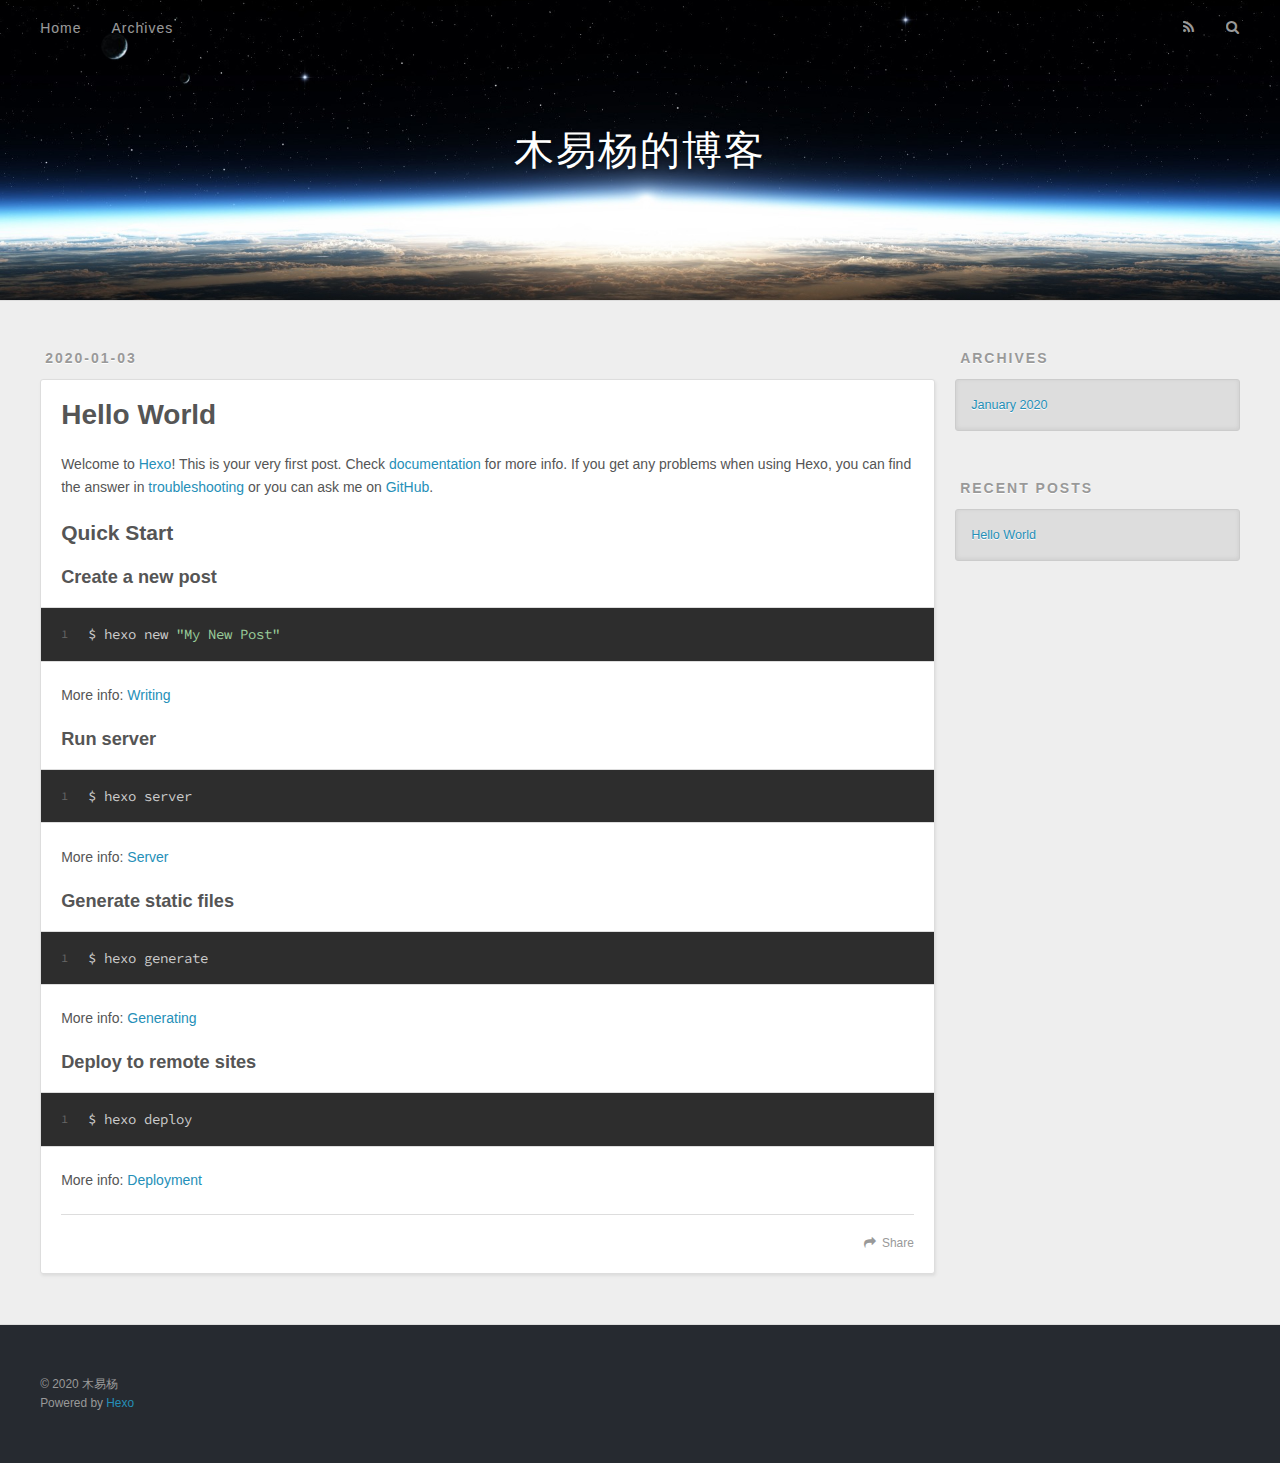
==== index.html @ 89795f8e "Site updated: 2020-01-03 10:05:07" ====
<!DOCTYPE html>
<html>
<head>
  <meta charset="utf-8">
  

  
  <title>木易杨的博客</title>
  <meta name="viewport" content="width=device-width, initial-scale=1, maximum-scale=1">
  <meta property="og:type" content="website">
<meta property="og:title" content="木易杨的博客">
<meta property="og:url" content="http://yoursite.com/index.html">
<meta property="og:site_name" content="木易杨的博客">
<meta property="og:locale" content="en_US">
<meta property="article:author" content="木易杨">
<meta name="twitter:card" content="summary">
  
    <link rel="alternate" href="/atom.xml" title="木易杨的博客" type="application/atom+xml">
  
  
    <link rel="icon" href="/favicon.png">
  
  
    <link href="//fonts.googleapis.com/css?family=Source+Code+Pro" rel="stylesheet" type="text/css">
  
  
<link rel="stylesheet" href="/css/style.css">

<meta name="generator" content="Hexo 4.2.0"></head>

<body>
  <div id="container">
    <div id="wrap">
      <header id="header">
  <div id="banner"></div>
  <div id="header-outer" class="outer">
    <div id="header-title" class="inner">
      <h1 id="logo-wrap">
        <a href="/" id="logo">木易杨的博客</a>
      </h1>
      
    </div>
    <div id="header-inner" class="inner">
      <nav id="main-nav">
        <a id="main-nav-toggle" class="nav-icon"></a>
        
          <a class="main-nav-link" href="/">Home</a>
        
          <a class="main-nav-link" href="/archives">Archives</a>
        
      </nav>
      <nav id="sub-nav">
        
          <a id="nav-rss-link" class="nav-icon" href="/atom.xml" title="RSS Feed"></a>
        
        <a id="nav-search-btn" class="nav-icon" title="Search"></a>
      </nav>
      <div id="search-form-wrap">
        <form action="//google.com/search" method="get" accept-charset="UTF-8" class="search-form"><input type="search" name="q" class="search-form-input" placeholder="Search"><button type="submit" class="search-form-submit">&#xF002;</button><input type="hidden" name="sitesearch" value="http://yoursite.com"></form>
      </div>
    </div>
  </div>
</header>
      <div class="outer">
        <section id="main">
  
    <article id="post-hello-world" class="article article-type-post" itemscope itemprop="blogPost">
  <div class="article-meta">
    <a href="/2020/01/03/hello-world/" class="article-date">
  <time datetime="2020-01-03T01:54:34.715Z" itemprop="datePublished">2020-01-03</time>
</a>
    
  </div>
  <div class="article-inner">
    
    
      <header class="article-header">
        
  
    <h1 itemprop="name">
      <a class="article-title" href="/2020/01/03/hello-world/">Hello World</a>
    </h1>
  

      </header>
    
    <div class="article-entry" itemprop="articleBody">
      
        <p>Welcome to <a href="https://hexo.io/" target="_blank" rel="noopener">Hexo</a>! This is your very first post. Check <a href="https://hexo.io/docs/" target="_blank" rel="noopener">documentation</a> for more info. If you get any problems when using Hexo, you can find the answer in <a href="https://hexo.io/docs/troubleshooting.html" target="_blank" rel="noopener">troubleshooting</a> or you can ask me on <a href="https://github.com/hexojs/hexo/issues" target="_blank" rel="noopener">GitHub</a>.</p>
<h2 id="Quick-Start"><a href="#Quick-Start" class="headerlink" title="Quick Start"></a>Quick Start</h2><h3 id="Create-a-new-post"><a href="#Create-a-new-post" class="headerlink" title="Create a new post"></a>Create a new post</h3><figure class="highlight bash"><table><tr><td class="gutter"><pre><span class="line">1</span><br></pre></td><td class="code"><pre><span class="line">$ hexo new <span class="string">"My New Post"</span></span><br></pre></td></tr></table></figure>

<p>More info: <a href="https://hexo.io/docs/writing.html" target="_blank" rel="noopener">Writing</a></p>
<h3 id="Run-server"><a href="#Run-server" class="headerlink" title="Run server"></a>Run server</h3><figure class="highlight bash"><table><tr><td class="gutter"><pre><span class="line">1</span><br></pre></td><td class="code"><pre><span class="line">$ hexo server</span><br></pre></td></tr></table></figure>

<p>More info: <a href="https://hexo.io/docs/server.html" target="_blank" rel="noopener">Server</a></p>
<h3 id="Generate-static-files"><a href="#Generate-static-files" class="headerlink" title="Generate static files"></a>Generate static files</h3><figure class="highlight bash"><table><tr><td class="gutter"><pre><span class="line">1</span><br></pre></td><td class="code"><pre><span class="line">$ hexo generate</span><br></pre></td></tr></table></figure>

<p>More info: <a href="https://hexo.io/docs/generating.html" target="_blank" rel="noopener">Generating</a></p>
<h3 id="Deploy-to-remote-sites"><a href="#Deploy-to-remote-sites" class="headerlink" title="Deploy to remote sites"></a>Deploy to remote sites</h3><figure class="highlight bash"><table><tr><td class="gutter"><pre><span class="line">1</span><br></pre></td><td class="code"><pre><span class="line">$ hexo deploy</span><br></pre></td></tr></table></figure>

<p>More info: <a href="https://hexo.io/docs/one-command-deployment.html" target="_blank" rel="noopener">Deployment</a></p>

      
    </div>
    <footer class="article-footer">
      <a data-url="http://yoursite.com/2020/01/03/hello-world/" data-id="ck4xib7gl0000d4ux9rk56dmu" class="article-share-link">Share</a>
      
      
    </footer>
  </div>
  
</article>


  


</section>
        
          <aside id="sidebar">
  
    

  
    

  
    
  
    
  <div class="widget-wrap">
    <h3 class="widget-title">Archives</h3>
    <div class="widget">
      <ul class="archive-list"><li class="archive-list-item"><a class="archive-list-link" href="/archives/2020/01/">January 2020</a></li></ul>
    </div>
  </div>


  
    
  <div class="widget-wrap">
    <h3 class="widget-title">Recent Posts</h3>
    <div class="widget">
      <ul>
        
          <li>
            <a href="/2020/01/03/hello-world/">Hello World</a>
          </li>
        
      </ul>
    </div>
  </div>

  
</aside>
        
      </div>
      <footer id="footer">
  
  <div class="outer">
    <div id="footer-info" class="inner">
      &copy; 2020 木易杨<br>
      Powered by <a href="http://hexo.io/" target="_blank">Hexo</a>
    </div>
  </div>
</footer>
    </div>
    <nav id="mobile-nav">
  
    <a href="/" class="mobile-nav-link">Home</a>
  
    <a href="/archives" class="mobile-nav-link">Archives</a>
  
</nav>
    

<script src="//ajax.googleapis.com/ajax/libs/jquery/2.0.3/jquery.min.js"></script>


  
<link rel="stylesheet" href="/fancybox/jquery.fancybox.css">

  
<script src="/fancybox/jquery.fancybox.pack.js"></script>




<script src="/js/script.js"></script>




  </div>
</body>
</html>
---- css/style.css ----
body {
  width: 100%;
}
body:before,
body:after {
  content: "";
  display: table;
}
body:after {
  clear: both;
}
html,
body,
div,
span,
applet,
object,
iframe,
h1,
h2,
h3,
h4,
h5,
h6,
p,
blockquote,
pre,
a,
abbr,
acronym,
address,
big,
cite,
code,
del,
dfn,
em,
img,
ins,
kbd,
q,
s,
samp,
small,
strike,
strong,
sub,
sup,
tt,
var,
dl,
dt,
dd,
ol,
ul,
li,
fieldset,
form,
label,
legend,
table,
caption,
tbody,
tfoot,
thead,
tr,
th,
td {
  margin: 0;
  padding: 0;
  border: 0;
  outline: 0;
  font-weight: inherit;
  font-style: inherit;
  font-family: inherit;
  font-size: 100%;
  vertical-align: baseline;
}
body {
  line-height: 1;
  color: #000;
  background: #fff;
}
ol,
ul {
  list-style: none;
}
table {
  border-collapse: separate;
  border-spacing: 0;
  vertical-align: middle;
}
caption,
th,
td {
  text-align: left;
  font-weight: normal;
  vertical-align: middle;
}
a img {
  border: none;
}
input,
button {
  margin: 0;
  padding: 0;
}
input::-moz-focus-inner,
button::-moz-focus-inner {
  border: 0;
  padding: 0;
}
@font-face {
  font-family: FontAwesome;
  font-style: normal;
  font-weight: normal;
  src: url("fonts/fontawesome-webfont.eot?v=#4.0.3");
  src: url("fonts/fontawesome-webfont.eot?#iefix&v=#4.0.3") format("embedded-opentype"), url("fonts/fontawesome-webfont.woff?v=#4.0.3") format("woff"), url("fonts/fontawesome-webfont.ttf?v=#4.0.3") format("truetype"), url("fonts/fontawesome-webfont.svg#fontawesomeregular?v=#4.0.3") format("svg");
}
html,
body,
#container {
  height: 100%;
}
body {
  background: #eee;
  font: 14px -apple-system, BlinkMacSystemFont, "Segoe UI", "Roboto", "Oxygen", "Ubuntu", "Cantarell", "Fira Sans", "Droid Sans", "Helvetica Neue", sans-serif;
  -webkit-text-size-adjust: 100%;
}
.outer {
  max-width: 1220px;
  margin: 0 auto;
  padding: 0 20px;
}
.outer:before,
.outer:after {
  content: "";
  display: table;
}
.outer:after {
  clear: both;
}
.inner {
  display: inline;
  float: left;
  width: 98.33333333333333%;
  margin: 0 0.833333333333333%;
}
.left,
.alignleft {
  float: left;
}
.right,
.alignright {
  float: right;
}
.clear {
  clear: both;
}
#container {
  position: relative;
}
.mobile-nav-on {
  overflow: hidden;
}
#wrap {
  height: 100%;
  width: 100%;
  position: absolute;
  top: 0;
  left: 0;
  -webkit-transition: 0.2s ease-out;
  -moz-transition: 0.2s ease-out;
  -ms-transition: 0.2s ease-out;
  transition: 0.2s ease-out;
  z-index: 1;
  background: #eee;
}
.mobile-nav-on #wrap {
  left: 280px;
}
@media screen and (min-width: 768px) {
  #main {
    display: inline;
    float: left;
    width: 73.33333333333333%;
    margin: 0 0.833333333333333%;
  }
}
.article-date,
.article-category-link,
.archive-year,
.widget-title {
  text-decoration: none;
  text-transform: uppercase;
  letter-spacing: 2px;
  color: #999;
  margin-bottom: 1em;
  margin-left: 5px;
  line-height: 1em;
  text-shadow: 0 1px #fff;
  font-weight: bold;
}
.article-inner,
.archive-article-inner {
  background: #fff;
  -webkit-box-shadow: 1px 2px 3px #ddd;
  box-shadow: 1px 2px 3px #ddd;
  border: 1px solid #ddd;
  border-radius: 3px;
}
.article-entry h1,
.widget h1 {
  font-size: 2em;
}
.article-entry h2,
.widget h2 {
  font-size: 1.5em;
}
.article-entry h3,
.widget h3 {
  font-size: 1.3em;
}
.article-entry h4,
.widget h4 {
  font-size: 1.2em;
}
.article-entry h5,
.widget h5 {
  font-size: 1em;
}
.article-entry h6,
.widget h6 {
  font-size: 1em;
  color: #999;
}
.article-entry hr,
.widget hr {
  border: 1px dashed #ddd;
}
.article-entry strong,
.widget strong {
  font-weight: bold;
}
.article-entry em,
.widget em,
.article-entry cite,
.widget cite {
  font-style: italic;
}
.article-entry sup,
.widget sup,
.article-entry sub,
.widget sub {
  font-size: 0.75em;
  line-height: 0;
  position: relative;
  vertical-align: baseline;
}
.article-entry sup,
.widget sup {
  top: -0.5em;
}
.article-entry sub,
.widget sub {
  bottom: -0.2em;
}
.article-entry small,
.widget small {
  font-size: 0.85em;
}
.article-entry acronym,
.widget acronym,
.article-entry abbr,
.widget abbr {
  border-bottom: 1px dotted;
}
.article-entry ul,
.widget ul,
.article-entry ol,
.widget ol,
.article-entry dl,
.widget dl {
  margin: 0 20px;
  line-height: 1.6em;
}
.article-entry ul ul,
.widget ul ul,
.article-entry ol ul,
.widget ol ul,
.article-entry ul ol,
.widget ul ol,
.article-entry ol ol,
.widget ol ol {
  margin-top: 0;
  margin-bottom: 0;
}
.article-entry ul,
.widget ul {
  list-style: disc;
}
.article-entry ol,
.widget ol {
  list-style: decimal;
}
.article-entry dt,
.widget dt {
  font-weight: bold;
}
#header {
  height: 300px;
  position: relative;
  border-bottom: 1px solid #ddd;
}
#header:before,
#header:after {
  content: "";
  position: absolute;
  left: 0;
  right: 0;
  height: 40px;
}
#header:before {
  top: 0;
  background: -webkit-linear-gradient(rgba(0,0,0,0.2), transparent);
  background: -moz-linear-gradient(rgba(0,0,0,0.2), transparent);
  background: -ms-linear-gradient(rgba(0,0,0,0.2), transparent);
  background: linear-gradient(rgba(0,0,0,0.2), transparent);
}
#header:after {
  bottom: 0;
  background: -webkit-linear-gradient(transparent, rgba(0,0,0,0.2));
  background: -moz-linear-gradient(transparent, rgba(0,0,0,0.2));
  background: -ms-linear-gradient(transparent, rgba(0,0,0,0.2));
  background: linear-gradient(transparent, rgba(0,0,0,0.2));
}
#header-outer {
  height: 100%;
  position: relative;
}
#header-inner {
  position: relative;
  overflow: hidden;
}
#banner {
  position: absolute;
  top: 0;
  left: 0;
  width: 100%;
  height: 100%;
  background: url("images/banner.jpg") center #000;
  -webkit-background-size: cover;
  -moz-background-size: cover;
  background-size: cover;
  z-index: -1;
}
#header-title {
  text-align: center;
  height: 40px;
  position: absolute;
  top: 50%;
  left: 0;
  margin-top: -20px;
}
#logo,
#subtitle {
  text-decoration: none;
  color: #fff;
  font-weight: 300;
  text-shadow: 0 1px 4px rgba(0,0,0,0.3);
}
#logo {
  font-size: 40px;
  line-height: 40px;
  letter-spacing: 2px;
}
#subtitle {
  font-size: 16px;
  line-height: 16px;
  letter-spacing: 1px;
}
#subtitle-wrap {
  margin-top: 16px;
}
#main-nav {
  float: left;
  margin-left: -15px;
}
.nav-icon,
.main-nav-link {
  float: left;
  color: #fff;
  opacity: 0.6;
  text-decoration: none;
  text-shadow: 0 1px rgba(0,0,0,0.2);
  -webkit-transition: opacity 0.2s;
  -moz-transition: opacity 0.2s;
  -ms-transition: opacity 0.2s;
  transition: opacity 0.2s;
  display: block;
  padding: 20px 15px;
}
.nav-icon:hover,
.main-nav-link:hover {
  opacity: 1;
}
.nav-icon {
  font-family: FontAwesome;
  text-align: center;
  font-size: 14px;
  width: 14px;
  height: 14px;
  padding: 20px 15px;
  position: relative;
  cursor: pointer;
}
.main-nav-link {
  font-weight: 300;
  letter-spacing: 1px;
}
@media screen and (max-width: 479px) {
  .main-nav-link {
    display: none;
  }
}
#main-nav-toggle {
  display: none;
}
#main-nav-toggle:before {
  content: "\f0c9";
}
@media screen and (max-width: 479px) {
  #main-nav-toggle {
    display: block;
  }
}
#sub-nav {
  float: right;
  margin-right: -15px;
}
#nav-rss-link:before {
  content: "\f09e";
}
#nav-search-btn:before {
  content: "\f002";
}
#search-form-wrap {
  position: absolute;
  top: 15px;
  width: 150px;
  height: 30px;
  right: -150px;
  opacity: 0;
  -webkit-transition: 0.2s ease-out;
  -moz-transition: 0.2s ease-out;
  -ms-transition: 0.2s ease-out;
  transition: 0.2s ease-out;
}
#search-form-wrap.on {
  opacity: 1;
  right: 0;
}
@media screen and (max-width: 479px) {
  #search-form-wrap {
    width: 100%;
    right: -100%;
  }
}
.search-form {
  position: absolute;
  top: 0;
  left: 0;
  right: 0;
  background: #fff;
  padding: 5px 15px;
  border-radius: 15px;
  -webkit-box-shadow: 0 0 10px rgba(0,0,0,0.3);
  box-shadow: 0 0 10px rgba(0,0,0,0.3);
}
.search-form-input {
  border: none;
  background: none;
  color: #555;
  width: 100%;
  font: 13px -apple-system, BlinkMacSystemFont, "Segoe UI", "Roboto", "Oxygen", "Ubuntu", "Cantarell", "Fira Sans", "Droid Sans", "Helvetica Neue", sans-serif;
  outline: none;
}
.search-form-input::-webkit-search-results-decoration,
.search-form-input::-webkit-search-cancel-button {
  -webkit-appearance: none;
}
.search-form-submit {
  position: absolute;
  top: 50%;
  right: 10px;
  margin-top: -7px;
  font: 13px FontAwesome;
  border: none;
  background: none;
  color: #bbb;
  cursor: pointer;
}
.search-form-submit:hover,
.search-form-submit:focus {
  color: #777;
}
.article {
  margin: 50px 0;
}
.article-inner {
  overflow: hidden;
}
.article-meta:before,
.article-meta:after {
  content: "";
  display: table;
}
.article-meta:after {
  clear: both;
}
.article-date {
  float: left;
}
.article-category {
  float: left;
  line-height: 1em;
  color: #ccc;
  text-shadow: 0 1px #fff;
  margin-left: 8px;
}
.article-category:before {
  content: "\2022";
}
.article-category-link {
  margin: 0 12px 1em;
}
.article-header {
  padding: 20px 20px 0;
}
.article-title {
  text-decoration: none;
  font-size: 2em;
  font-weight: bold;
  color: #555;
  line-height: 1.1em;
  -webkit-transition: color 0.2s;
  -moz-transition: color 0.2s;
  -ms-transition: color 0.2s;
  transition: color 0.2s;
}
a.article-title:hover {
  color: #258fb8;
}
.article-entry {
  color: #555;
  padding: 0 20px;
}
.article-entry:before,
.article-entry:after {
  content: "";
  display: table;
}
.article-entry:after {
  clear: both;
}
.article-entry p,
.article-entry table {
  line-height: 1.6em;
  margin: 1.6em 0;
}
.article-entry h1,
.article-entry h2,
.article-entry h3,
.article-entry h4,
.article-entry h5,
.article-entry h6 {
  font-weight: bold;
}
.article-entry h1,
.article-entry h2,
.article-entry h3,
.article-entry h4,
.article-entry h5,
.article-entry h6 {
  line-height: 1.1em;
  margin: 1.1em 0;
}
.article-entry a {
  color: #258fb8;
  text-decoration: none;
}
.article-entry a:hover {
  text-decoration: underline;
}
.article-entry ul,
.article-entry ol,
.article-entry dl {
  margin-top: 1.6em;
  margin-bottom: 1.6em;
}
.article-entry img,
.article-entry video {
  max-width: 100%;
  height: auto;
  display: block;
  margin: auto;
}
.article-entry iframe {
  border: none;
}
.article-entry table {
  width: 100%;
  border-collapse: collapse;
  border-spacing: 0;
}
.article-entry th {
  font-weight: bold;
  border-bottom: 3px solid #ddd;
  padding-bottom: 0.5em;
}
.article-entry td {
  border-bottom: 1px solid #ddd;
  padding: 10px 0;
}
.article-entry blockquote {
  font-family: Georgia, "Times New Roman", serif;
  font-size: 1.4em;
  margin: 1.6em 20px;
  text-align: center;
}
.article-entry blockquote footer {
  font-size: 14px;
  margin: 1.6em 0;
  font-family: -apple-system, BlinkMacSystemFont, "Segoe UI", "Roboto", "Oxygen", "Ubuntu", "Cantarell", "Fira Sans", "Droid Sans", "Helvetica Neue", sans-serif;
}
.article-entry blockquote footer cite:before {
  content: "—";
  padding: 0 0.5em;
}
.article-entry .pullquote {
  text-align: left;
  width: 45%;
  margin: 0;
}
.article-entry .pullquote.left {
  margin-left: 0.5em;
  margin-right: 1em;
}
.article-entry .pullquote.right {
  margin-right: 0.5em;
  margin-left: 1em;
}
.article-entry .caption {
  color: #999;
  display: block;
  font-size: 0.9em;
  margin-top: 0.5em;
  position: relative;
  text-align: center;
}
.article-entry .video-container {
  position: relative;
  padding-top: 56.25%;
  height: 0;
  overflow: hidden;
}
.article-entry .video-container iframe,
.article-entry .video-container object,
.article-entry .video-container embed {
  position: absolute;
  top: 0;
  left: 0;
  width: 100%;
  height: 100%;
  margin-top: 0;
}
.article-more-link a {
  display: inline-block;
  line-height: 1em;
  padding: 6px 15px;
  border-radius: 15px;
  background: #eee;
  color: #999;
  text-shadow: 0 1px #fff;
  text-decoration: none;
}
.article-more-link a:hover {
  background: #258fb8;
  color: #fff;
  text-decoration: none;
  text-shadow: 0 1px #1e7293;
}
.article-footer {
  font-size: 0.85em;
  line-height: 1.6em;
  border-top: 1px solid #ddd;
  padding-top: 1.6em;
  margin: 0 20px 20px;
}
.article-footer:before,
.article-footer:after {
  content: "";
  display: table;
}
.article-footer:after {
  clear: both;
}
.article-footer a {
  color: #999;
  text-decoration: none;
}
.article-footer a:hover {
  color: #555;
}
.article-tag-list-item {
  float: left;
  margin-right: 10px;
}
.article-tag-list-link:before {
  content: "#";
}
.article-comment-link {
  float: right;
}
.article-comment-link:before {
  content: "\f075";
  font-family: FontAwesome;
  padding-right: 8px;
}
.article-share-link {
  cursor: pointer;
  float: right;
  margin-left: 20px;
}
.article-share-link:before {
  content: "\f064";
  font-family: FontAwesome;
  padding-right: 6px;
}
#article-nav {
  position: relative;
}
#article-nav:before,
#article-nav:after {
  content: "";
  display: table;
}
#article-nav:after {
  clear: both;
}
@media screen and (min-width: 768px) {
  #article-nav {
    margin: 50px 0;
  }
  #article-nav:before {
    width: 8px;
    height: 8px;
    position: absolute;
    top: 50%;
    left: 50%;
    margin-top: -4px;
    margin-left: -4px;
    content: "";
    border-radius: 50%;
    background: #ddd;
    -webkit-box-shadow: 0 1px 2px #fff;
    box-shadow: 0 1px 2px #fff;
  }
}
.article-nav-link-wrap {
  text-decoration: none;
  text-shadow: 0 1px #fff;
  color: #999;
  -webkit-box-sizing: border-box;
  -moz-box-sizing: border-box;
  box-sizing: border-box;
  margin-top: 50px;
  text-align: center;
  display: block;
}
.article-nav-link-wrap:hover {
  color: #555;
}
@media screen and (min-width: 768px) {
  .article-nav-link-wrap {
    width: 50%;
    margin-top: 0;
  }
}
@media screen and (min-width: 768px) {
  #article-nav-newer {
    float: left;
    text-align: right;
    padding-right: 20px;
  }
}
@media screen and (min-width: 768px) {
  #article-nav-older {
    float: right;
    text-align: left;
    padding-left: 20px;
  }
}
.article-nav-caption {
  text-transform: uppercase;
  letter-spacing: 2px;
  color: #ddd;
  line-height: 1em;
  font-weight: bold;
}
#article-nav-newer .article-nav-caption {
  margin-right: -2px;
}
.article-nav-title {
  font-size: 0.85em;
  line-height: 1.6em;
  margin-top: 0.5em;
}
.article-share-box {
  position: absolute;
  display: none;
  background: #fff;
  -webkit-box-shadow: 1px 2px 10px rgba(0,0,0,0.2);
  box-shadow: 1px 2px 10px rgba(0,0,0,0.2);
  border-radius: 3px;
  margin-left: -145px;
  overflow: hidden;
  z-index: 1;
}
.article-share-box.on {
  display: block;
}
.article-share-input {
  width: 100%;
  background: none;
  -webkit-box-sizing: border-box;
  -moz-box-sizing: border-box;
  box-sizing: border-box;
  font: 14px -apple-system, BlinkMacSystemFont, "Segoe UI", "Roboto", "Oxygen", "Ubuntu", "Cantarell", "Fira Sans", "Droid Sans", "Helvetica Neue", sans-serif;
  padding: 0 15px;
  color: #555;
  outline: none;
  border: 1px solid #ddd;
  border-radius: 3px 3px 0 0;
  height: 36px;
  line-height: 36px;
}
.article-share-links {
  background: #eee;
}
.article-share-links:before,
.article-share-links:after {
  content: "";
  display: table;
}
.article-share-links:after {
  clear: both;
}
.article-share-twitter,
.article-share-facebook,
.article-share-pinterest,
.article-share-google {
  width: 50px;
  height: 36px;
  display: block;
  float: left;
  position: relative;
  color: #999;
  text-shadow: 0 1px #fff;
}
.article-share-twitter:before,
.article-share-facebook:before,
.article-share-pinterest:before,
.article-share-google:before {
  font-size: 20px;
  font-family: FontAwesome;
  width: 20px;
  height: 20px;
  position: absolute;
  top: 50%;
  left: 50%;
  margin-top: -10px;
  margin-left: -10px;
  text-align: center;
}
.article-share-twitter:hover,
.article-share-facebook:hover,
.article-share-pinterest:hover,
.article-share-google:hover {
  color: #fff;
}
.article-share-twitter:before {
  content: "\f099";
}
.article-share-twitter:hover {
  background: #00aced;
  text-shadow: 0 1px #008abe;
}
.article-share-facebook:before {
  content: "\f09a";
}
.article-share-facebook:hover {
  background: #3b5998;
  text-shadow: 0 1px #2f477a;
}
.article-share-pinterest:before {
  content: "\f0d2";
}
.article-share-pinterest:hover {
  background: #cb2027;
  text-shadow: 0 1px #a21a1f;
}
.article-share-google:before {
  content: "\f0d5";
}
.article-share-google:hover {
  background: #dd4b39;
  text-shadow: 0 1px #be3221;
}
.article-gallery {
  background: #000;
  position: relative;
}
.article-gallery-photos {
  position: relative;
  overflow: hidden;
}
.article-gallery-img {
  display: none;
  max-width: 100%;
}
.article-gallery-img:first-child {
  display: block;
}
.article-gallery-img.loaded {
  position: absolute;
  display: block;
}
.article-gallery-img img {
  display: block;
  max-width: 100%;
  margin: 0 auto;
}
#comments {
  background: #fff;
  -webkit-box-shadow: 1px 2px 3px #ddd;
  box-shadow: 1px 2px 3px #ddd;
  padding: 20px;
  border: 1px solid #ddd;
  border-radius: 3px;
  margin: 50px 0;
}
#comments a {
  color: #258fb8;
}
.archives-wrap {
  margin: 50px 0;
}
.archives:before,
.archives:after {
  content: "";
  display: table;
}
.archives:after {
  clear: both;
}
.archive-year-wrap {
  margin-bottom: 1em;
}
.archives {
  -webkit-column-gap: 10px;
  -moz-column-gap: 10px;
  column-gap: 10px;
}
@media screen and (min-width: 480px) and (max-width: 767px) {
  .archives {
    -webkit-column-count: 2;
    -moz-column-count: 2;
    column-count: 2;
  }
}
@media screen and (min-width: 768px) {
  .archives {
    -webkit-column-count: 3;
    -moz-column-count: 3;
    column-count: 3;
  }
}
.archive-article {
  -webkit-column-break-inside: avoid;
  page-break-inside: avoid;
  overflow: hidden;
  break-inside: avoid-column;
}
.archive-article-inner {
  padding: 10px;
  margin-bottom: 15px;
}
.archive-article-title {
  text-decoration: none;
  font-weight: bold;
  color: #555;
  -webkit-transition: color 0.2s;
  -moz-transition: color 0.2s;
  -ms-transition: color 0.2s;
  transition: color 0.2s;
  line-height: 1.6em;
}
.archive-article-title:hover {
  color: #258fb8;
}
.archive-article-footer {
  margin-top: 1em;
}
.archive-article-date {
  color: #999;
  text-decoration: none;
  font-size: 0.85em;
  line-height: 1em;
  margin-bottom: 0.5em;
  display: block;
}
#page-nav {
  margin: 50px auto;
  background: #fff;
  -webkit-box-shadow: 1px 2px 3px #ddd;
  box-shadow: 1px 2px 3px #ddd;
  border: 1px solid #ddd;
  border-radius: 3px;
  text-align: center;
  color: #999;
  overflow: hidden;
}
#page-nav:before,
#page-nav:after {
  content: "";
  display: table;
}
#page-nav:after {
  clear: both;
}
#page-nav a,
#page-nav span {
  padding: 10px 20px;
  line-height: 1;
  height: 2ex;
}
#page-nav a {
  color: #999;
  text-decoration: none;
}
#page-nav a:hover {
  background: #999;
  color: #fff;
}
#page-nav .prev {
  float: left;
}
#page-nav .next {
  float: right;
}
#page-nav .page-number {
  display: inline-block;
}
@media screen and (max-width: 479px) {
  #page-nav .page-number {
    display: none;
  }
}
#page-nav .current {
  color: #555;
  font-weight: bold;
}
#page-nav .space {
  color: #ddd;
}
#footer {
  background: #262a30;
  padding: 50px 0;
  border-top: 1px solid #ddd;
  color: #999;
}
#footer a {
  color: #258fb8;
  text-decoration: none;
}
#footer a:hover {
  text-decoration: underline;
}
#footer-info {
  line-height: 1.6em;
  font-size: 0.85em;
}
.article-entry pre,
.article-entry .highlight {
  background: #2d2d2d;
  margin: 0 -20px;
  padding: 15px 20px;
  border-style: solid;
  border-color: #ddd;
  border-width: 1px 0;
  overflow: auto;
  color: #ccc;
  line-height: 22.400000000000002px;
}
.article-entry .highlight .gutter pre,
.article-entry .gist .gist-file .gist-data .line-numbers {
  color: #666;
  font-size: 0.85em;
}
.article-entry pre,
.article-entry code {
  font-family: "Source Code Pro", Consolas, Monaco, Menlo, Consolas, monospace;
}
.article-entry code {
  background: #eee;
  text-shadow: 0 1px #fff;
  padding: 0 0.3em;
}
.article-entry pre code {
  background: none;
  text-shadow: none;
  padding: 0;
}
.article-entry .highlight pre {
  border: none;
  margin: 0;
  padding: 0;
}
.article-entry .highlight table {
  margin: 0;
  width: auto;
}
.article-entry .highlight td {
  border: none;
  padding: 0;
}
.article-entry .highlight figcaption {
  font-size: 0.85em;
  color: #999;
  line-height: 1em;
  margin-bottom: 1em;
}
.article-entry .highlight figcaption:before,
.article-entry .highlight figcaption:after {
  content: "";
  display: table;
}
.article-entry .highlight figcaption:after {
  clear: both;
}
.article-entry .highlight figcaption a {
  float: right;
}
.article-entry .highlight .gutter pre {
  text-align: right;
  padding-right: 20px;
}
.article-entry .highlight .line {
  height: 22.400000000000002px;
}
.article-entry .highlight .line.marked {
  background: #515151;
}
.article-entry .gist {
  margin: 0 -20px;
  border-style: solid;
  border-color: #ddd;
  border-width: 1px 0;
  background: #2d2d2d;
  padding: 15px 20px 15px 0;
}
.article-entry .gist .gist-file {
  border: none;
  font-family: "Source Code Pro", Consolas, Monaco, Menlo, Consolas, monospace;
  margin: 0;
}
.article-entry .gist .gist-file .gist-data {
  background: none;
  border: none;
}
.article-entry .gist .gist-file .gist-data .line-numbers {
  background: none;
  border: none;
  padding: 0 20px 0 0;
}
.article-entry .gist .gist-file .gist-data .line-data {
  padding: 0 !important;
}
.article-entry .gist .gist-file .highlight {
  margin: 0;
  padding: 0;
  border: none;
}
.article-entry .gist .gist-file .gist-meta {
  background: #2d2d2d;
  color: #999;
  font: 0.85em -apple-system, BlinkMacSystemFont, "Segoe UI", "Roboto", "Oxygen", "Ubuntu", "Cantarell", "Fira Sans", "Droid Sans", "Helvetica Neue", sans-serif;
  text-shadow: 0 0;
  padding: 0;
  margin-top: 1em;
  margin-left: 20px;
}
.article-entry .gist .gist-file .gist-meta a {
  color: #258fb8;
  font-weight: normal;
}
.article-entry .gist .gist-file .gist-meta a:hover {
  text-decoration: underline;
}
pre .comment,
pre .title {
  color: #999;
}
pre .variable,
pre .attribute,
pre .tag,
pre .regexp,
pre .ruby .constant,
pre .xml .tag .title,
pre .xml .pi,
pre .xml .doctype,
pre .html .doctype,
pre .css .id,
pre .css .class,
pre .css .pseudo {
  color: #f2777a;
}
pre .number,
pre .preprocessor,
pre .built_in,
pre .literal,
pre .params,
pre .constant {
  color: #f99157;
}
pre .class,
pre .ruby .class .title,
pre .css .rules .attribute {
  color: #9c9;
}
pre .string,
pre .value,
pre .inheritance,
pre .header,
pre .ruby .symbol,
pre .xml .cdata {
  color: #9c9;
}
pre .css .hexcolor {
  color: #6cc;
}
pre .function,
pre .python .decorator,
pre .python .title,
pre .ruby .function .title,
pre .ruby .title .keyword,
pre .perl .sub,
pre .javascript .title,
pre .coffeescript .title {
  color: #69c;
}
pre .keyword,
pre .javascript .function {
  color: #c9c;
}
@media screen and (max-width: 479px) {
  #mobile-nav {
    position: absolute;
    top: 0;
    left: 0;
    width: 280px;
    height: 100%;
    background: #191919;
    border-right: 1px solid #fff;
  }
}
@media screen and (max-width: 479px) {
  .mobile-nav-link {
    display: block;
    color: #999;
    text-decoration: none;
    padding: 15px 20px;
    font-weight: bold;
  }
  .mobile-nav-link:hover {
    color: #fff;
  }
}
@media screen and (min-width: 768px) {
  #sidebar {
    display: inline;
    float: left;
    width: 23.333333333333332%;
    margin: 0 0.833333333333333%;
  }
}
.widget-wrap {
  margin: 50px 0;
}
.widget {
  color: #777;
  text-shadow: 0 1px #fff;
  background: #ddd;
  -webkit-box-shadow: 0 -1px 4px #ccc inset;
  box-shadow: 0 -1px 4px #ccc inset;
  border: 1px solid #ccc;
  padding: 15px;
  border-radius: 3px;
}
.widget a {
  color: #258fb8;
  text-decoration: none;
}
.widget a:hover {
  text-decoration: underline;
}
.widget ul ul,
.widget ol ul,
.widget dl ul,
.widget ul ol,
.widget ol ol,
.widget dl ol,
.widget ul dl,
.widget ol dl,
.widget dl dl {
  margin-left: 15px;
  list-style: disc;
}
.widget {
  line-height: 1.6em;
  word-wrap: break-word;
  font-size: 0.9em;
}
.widget ul,
.widget ol {
  list-style: none;
  margin: 0;
}
.widget ul ul,
.widget ol ul,
.widget ul ol,
.widget ol ol {
  margin: 0 20px;
}
.widget ul ul,
.widget ol ul {
  list-style: disc;
}
.widget ul ol,
.widget ol ol {
  list-style: decimal;
}
.category-list-count,
.tag-list-count,
.archive-list-count {
  padding-left: 5px;
  color: #999;
  font-size: 0.85em;
}
.category-list-count:before,
.tag-list-count:before,
.archive-list-count:before {
  content: "(";
}
.category-list-count:after,
.tag-list-count:after,
.archive-list-count:after {
  content: ")";
}
.tagcloud a {
  margin-right: 5px;
  display: inline-block;
}
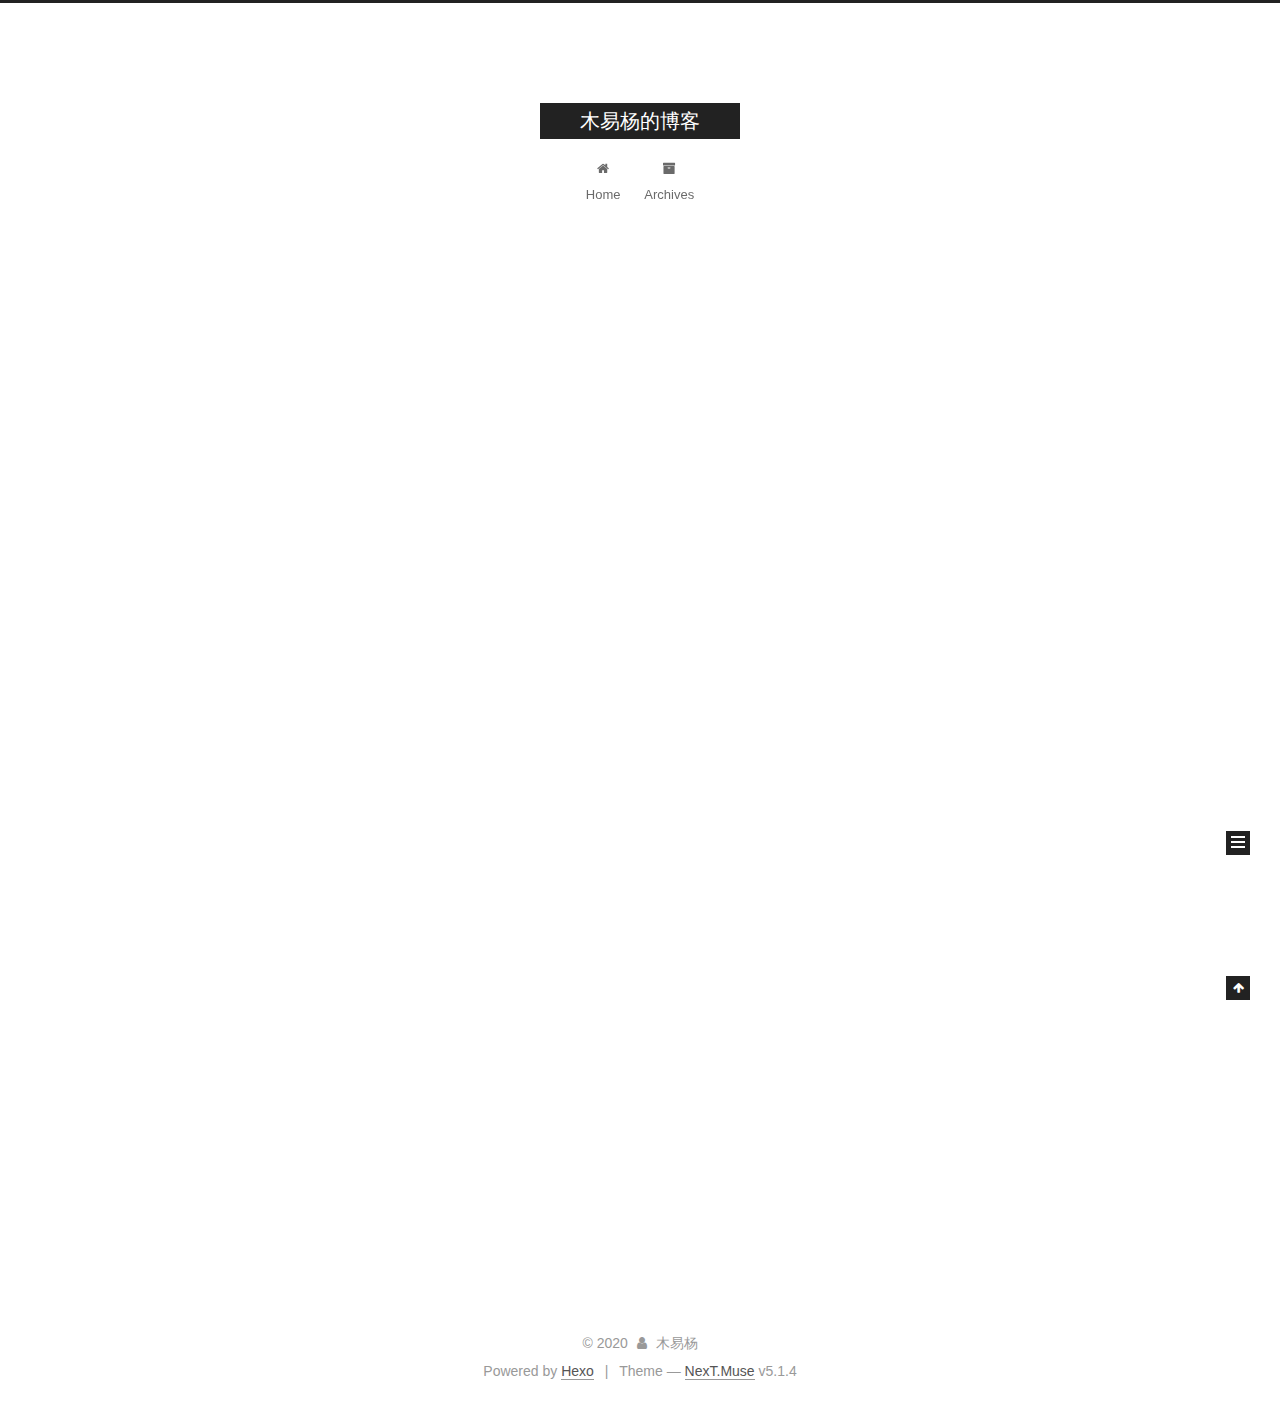
==== commit 99099e22: "Site updated: 2020-01-03 10:23:34" ====
--- a/index.html
+++ b/index.html
@@ -1,196 +1,620 @@
 <!DOCTYPE html>
-<html>
+
+
+
+  
+
+
+<html class="theme-next muse use-motion" lang="en">
 <head>
-  <meta charset="utf-8">
-  
-
-  
-  <title>木易杨的博客</title>
-  <meta name="viewport" content="width=device-width, initial-scale=1, maximum-scale=1">
-  <meta property="og:type" content="website">
+  <meta charset="UTF-8"/>
+<meta http-equiv="X-UA-Compatible" content="IE=edge" />
+<meta name="viewport" content="width=device-width, initial-scale=1, maximum-scale=1"/>
+<meta name="theme-color" content="#222">
+
+
+
+
+
+
+
+
+
+<meta http-equiv="Cache-Control" content="no-transform" />
+<meta http-equiv="Cache-Control" content="no-siteapp" />
+
+
+
+
+
+
+
+
+
+
+
+
+
+
+
+
+  
+  
+  <link href="/lib/fancybox/source/jquery.fancybox.css?v=2.1.5" rel="stylesheet" type="text/css" />
+
+
+
+
+
+
+
+<link href="/lib/font-awesome/css/font-awesome.min.css?v=4.6.2" rel="stylesheet" type="text/css" />
+
+<link href="/css/main.css?v=5.1.4" rel="stylesheet" type="text/css" />
+
+
+  <link rel="apple-touch-icon" sizes="180x180" href="/images/apple-touch-icon-next.png?v=5.1.4">
+
+
+  <link rel="icon" type="image/png" sizes="32x32" href="/images/favicon-32x32-next.png?v=5.1.4">
+
+
+  <link rel="icon" type="image/png" sizes="16x16" href="/images/favicon-16x16-next.png?v=5.1.4">
+
+
+  <link rel="mask-icon" href="/images/logo.svg?v=5.1.4" color="#222">
+
+
+
+
+
+  <meta name="keywords" content="Hexo, NexT" />
+
+
+
+
+
+
+
+
+
+
+<meta property="og:type" content="website">
 <meta property="og:title" content="木易杨的博客">
 <meta property="og:url" content="http://yoursite.com/index.html">
 <meta property="og:site_name" content="木易杨的博客">
 <meta property="og:locale" content="en_US">
 <meta property="article:author" content="木易杨">
 <meta name="twitter:card" content="summary">
-  
-    <link rel="alternate" href="/atom.xml" title="木易杨的博客" type="application/atom+xml">
-  
-  
-    <link rel="icon" href="/favicon.png">
-  
-  
-    <link href="//fonts.googleapis.com/css?family=Source+Code+Pro" rel="stylesheet" type="text/css">
-  
-  
-<link rel="stylesheet" href="/css/style.css">
+
+
+
+<script type="text/javascript" id="hexo.configurations">
+  var NexT = window.NexT || {};
+  var CONFIG = {
+    root: '/',
+    scheme: 'Muse',
+    version: '5.1.4',
+    sidebar: {"position":"left","display":"post","offset":12,"b2t":false,"scrollpercent":false,"onmobile":false},
+    fancybox: true,
+    tabs: true,
+    motion: {"enable":true,"async":false,"transition":{"post_block":"fadeIn","post_header":"slideDownIn","post_body":"slideDownIn","coll_header":"slideLeftIn","sidebar":"slideUpIn"}},
+    duoshuo: {
+      userId: '0',
+      author: 'Author'
+    },
+    algolia: {
+      applicationID: '',
+      apiKey: '',
+      indexName: '',
+      hits: {"per_page":10},
+      labels: {"input_placeholder":"Search for Posts","hits_empty":"We didn't find any results for the search: ${query}","hits_stats":"${hits} results found in ${time} ms"}
+    }
+  };
+</script>
+
+
+
+  <link rel="canonical" href="http://yoursite.com/"/>
+
+
+
+
+
+  <title>木易杨的博客</title>
+  
+
+
+
+
+
+
+
 
 <meta name="generator" content="Hexo 4.2.0"></head>
 
-<body>
-  <div id="container">
-    <div id="wrap">
-      <header id="header">
-  <div id="banner"></div>
-  <div id="header-outer" class="outer">
-    <div id="header-title" class="inner">
-      <h1 id="logo-wrap">
-        <a href="/" id="logo">木易杨的博客</a>
-      </h1>
-      
+<body itemscope itemtype="http://schema.org/WebPage" lang="en">
+
+  
+  
+    
+  
+
+  <div class="container sidebar-position-left 
+  page-home">
+    <div class="headband"></div>
+
+    <header id="header" class="header" itemscope itemtype="http://schema.org/WPHeader">
+      <div class="header-inner"><div class="site-brand-wrapper">
+  <div class="site-meta ">
+    
+
+    <div class="custom-logo-site-title">
+      <a href="/"  class="brand" rel="start">
+        <span class="logo-line-before"><i></i></span>
+        <span class="site-title">木易杨的博客</span>
+        <span class="logo-line-after"><i></i></span>
+      </a>
     </div>
-    <div id="header-inner" class="inner">
-      <nav id="main-nav">
-        <a id="main-nav-toggle" class="nav-icon"></a>
-        
-          <a class="main-nav-link" href="/">Home</a>
-        
-          <a class="main-nav-link" href="/archives">Archives</a>
-        
-      </nav>
-      <nav id="sub-nav">
-        
-          <a id="nav-rss-link" class="nav-icon" href="/atom.xml" title="RSS Feed"></a>
-        
-        <a id="nav-search-btn" class="nav-icon" title="Search"></a>
-      </nav>
-      <div id="search-form-wrap">
-        <form action="//google.com/search" method="get" accept-charset="UTF-8" class="search-form"><input type="search" name="q" class="search-form-input" placeholder="Search"><button type="submit" class="search-form-submit">&#xF002;</button><input type="hidden" name="sitesearch" value="http://yoursite.com"></form>
-      </div>
+      
+        <p class="site-subtitle"></p>
+      
+  </div>
+
+  <div class="site-nav-toggle">
+    <button>
+      <span class="btn-bar"></span>
+      <span class="btn-bar"></span>
+      <span class="btn-bar"></span>
+    </button>
+  </div>
+</div>
+
+<nav class="site-nav">
+  
+
+  
+    <ul id="menu" class="menu">
+      
+        
+        <li class="menu-item menu-item-home">
+          <a href="/%20" rel="section">
+            
+              <i class="menu-item-icon fa fa-fw fa-home"></i> <br />
+            
+            Home
+          </a>
+        </li>
+      
+        
+        <li class="menu-item menu-item-archives">
+          <a href="/archives/%20" rel="section">
+            
+              <i class="menu-item-icon fa fa-fw fa-archive"></i> <br />
+            
+            Archives
+          </a>
+        </li>
+      
+
+      
+    </ul>
+  
+
+  
+</nav>
+
+
+
+ </div>
+    </header>
+
+    <main id="main" class="main">
+      <div class="main-inner">
+        <div class="content-wrap">
+          <div id="content" class="content">
+            
+  <section id="posts" class="posts-expand">
+    
+      
+
+  
+
+  
+  
+  
+
+  <article class="post post-type-normal" itemscope itemtype="http://schema.org/Article">
+  
+  
+  
+  <div class="post-block">
+    <link itemprop="mainEntityOfPage" href="http://yoursite.com/2020/01/03/hello-world/">
+
+    <span hidden itemprop="author" itemscope itemtype="http://schema.org/Person">
+      <meta itemprop="name" content="木易杨">
+      <meta itemprop="description" content="">
+      <meta itemprop="image" content="/images/avatar.gif">
+    </span>
+
+    <span hidden itemprop="publisher" itemscope itemtype="http://schema.org/Organization">
+      <meta itemprop="name" content="木易杨的博客">
+    </span>
+
+    
+      <header class="post-header">
+
+        
+        
+          <h1 class="post-title" itemprop="name headline">
+                
+                <a class="post-title-link" href="/2020/01/03/hello-world/" itemprop="url">Hello World</a></h1>
+        
+
+        <div class="post-meta">
+          <span class="post-time">
+            
+              <span class="post-meta-item-icon">
+                <i class="fa fa-calendar-o"></i>
+              </span>
+              
+                <span class="post-meta-item-text">Posted on</span>
+              
+              <time title="Post created" itemprop="dateCreated datePublished" datetime="2020-01-03T09:54:34+08:00">
+                2020-01-03
+              </time>
+            
+
+            
+
+            
+          </span>
+
+          
+
+          
+            
+          
+
+          
+          
+
+          
+
+          
+
+          
+
+        </div>
+      </header>
+    
+
+    
+    
+    
+    <div class="post-body" itemprop="articleBody">
+
+      
+      
+
+      
+        
+          
+            <p>Welcome to <a href="https://hexo.io/" target="_blank" rel="noopener">Hexo</a>! This is your very first post. Check <a href="https://hexo.io/docs/" target="_blank" rel="noopener">documentation</a> for more info. If you get any problems when using Hexo, you can find the answer in <a href="https://hexo.io/docs/troubleshooting.html" target="_blank" rel="noopener">troubleshooting</a> or you can ask me on <a href="https://github.com/hexojs/hexo/issues" target="_blank" rel="noopener">GitHub</a>.</p>
+<h2 id="Quick-Start"><a href="#Quick-Start" class="headerlink" title="Quick Start"></a>Quick Start</h2><h3 id="Create-a-new-post"><a href="#Create-a-new-post" class="headerlink" title="Create a new post"></a>Create a new post</h3><figure class="highlight bash"><table><tr><td class="gutter"><pre><span class="line">1</span><br></pre></td><td class="code"><pre><span class="line">$ hexo new <span class="string">"My New Post"</span></span><br></pre></td></tr></table></figure>
+
+<p>More info: <a href="https://hexo.io/docs/writing.html" target="_blank" rel="noopener">Writing</a></p>
+<h3 id="Run-server"><a href="#Run-server" class="headerlink" title="Run server"></a>Run server</h3><figure class="highlight bash"><table><tr><td class="gutter"><pre><span class="line">1</span><br></pre></td><td class="code"><pre><span class="line">$ hexo server</span><br></pre></td></tr></table></figure>
+
+<p>More info: <a href="https://hexo.io/docs/server.html" target="_blank" rel="noopener">Server</a></p>
+<h3 id="Generate-static-files"><a href="#Generate-static-files" class="headerlink" title="Generate static files"></a>Generate static files</h3><figure class="highlight bash"><table><tr><td class="gutter"><pre><span class="line">1</span><br></pre></td><td class="code"><pre><span class="line">$ hexo generate</span><br></pre></td></tr></table></figure>
+
+<p>More info: <a href="https://hexo.io/docs/generating.html" target="_blank" rel="noopener">Generating</a></p>
+<h3 id="Deploy-to-remote-sites"><a href="#Deploy-to-remote-sites" class="headerlink" title="Deploy to remote sites"></a>Deploy to remote sites</h3><figure class="highlight bash"><table><tr><td class="gutter"><pre><span class="line">1</span><br></pre></td><td class="code"><pre><span class="line">$ hexo deploy</span><br></pre></td></tr></table></figure>
+
+<p>More info: <a href="https://hexo.io/docs/one-command-deployment.html" target="_blank" rel="noopener">Deployment</a></p>
+
+          
+        
+      
+    </div>
+    
+    
+    
+
+    
+
+    
+
+    
+
+    <footer class="post-footer">
+      
+
+      
+
+      
+
+      
+      
+        <div class="post-eof"></div>
+      
+    </footer>
+  </div>
+  
+  
+  
+  </article>
+
+
+    
+  </section>
+
+  
+
+
+          </div>
+          
+
+
+          
+
+        </div>
+        
+          
+  
+  <div class="sidebar-toggle">
+    <div class="sidebar-toggle-line-wrap">
+      <span class="sidebar-toggle-line sidebar-toggle-line-first"></span>
+      <span class="sidebar-toggle-line sidebar-toggle-line-middle"></span>
+      <span class="sidebar-toggle-line sidebar-toggle-line-last"></span>
     </div>
   </div>
-</header>
-      <div class="outer">
-        <section id="main">
-  
-    <article id="post-hello-world" class="article article-type-post" itemscope itemprop="blogPost">
-  <div class="article-meta">
-    <a href="/2020/01/03/hello-world/" class="article-date">
-  <time datetime="2020-01-03T01:54:34.715Z" itemprop="datePublished">2020-01-03</time>
-</a>
-    
+
+  <aside id="sidebar" class="sidebar">
+    
+    <div class="sidebar-inner">
+
+      
+
+      
+
+      <section class="site-overview-wrap sidebar-panel sidebar-panel-active">
+        <div class="site-overview">
+          <div class="site-author motion-element" itemprop="author" itemscope itemtype="http://schema.org/Person">
+            
+              <p class="site-author-name" itemprop="name">木易杨</p>
+              <p class="site-description motion-element" itemprop="description"></p>
+          </div>
+
+          <nav class="site-state motion-element">
+
+            
+              <div class="site-state-item site-state-posts">
+              
+                <a href="/archives/%20%7C%7C%20archive">
+              
+                  <span class="site-state-item-count">1</span>
+                  <span class="site-state-item-name">posts</span>
+                </a>
+              </div>
+            
+
+            
+
+            
+
+          </nav>
+
+          
+
+          
+
+          
+          
+
+          
+          
+
+          
+
+        </div>
+      </section>
+
+      
+
+      
+
+    </div>
+  </aside>
+
+
+        
+      </div>
+    </main>
+
+    <footer id="footer" class="footer">
+      <div class="footer-inner">
+        <div class="copyright">&copy; <span itemprop="copyrightYear">2020</span>
+  <span class="with-love">
+    <i class="fa fa-user"></i>
+  </span>
+  <span class="author" itemprop="copyrightHolder">木易杨</span>
+
+  
+</div>
+
+
+  <div class="powered-by">Powered by <a class="theme-link" target="_blank" href="https://hexo.io">Hexo</a></div>
+
+
+
+  <span class="post-meta-divider">|</span>
+
+
+
+  <div class="theme-info">Theme &mdash; <a class="theme-link" target="_blank" href="https://github.com/iissnan/hexo-theme-next">NexT.Muse</a> v5.1.4</div>
+
+
+
+
+        
+
+
+
+
+
+
+
+        
+      </div>
+    </footer>
+
+    
+      <div class="back-to-top">
+        <i class="fa fa-arrow-up"></i>
+        
+      </div>
+    
+
+    
+
   </div>
-  <div class="article-inner">
-    
-    
-      <header class="article-header">
-        
-  
-    <h1 itemprop="name">
-      <a class="article-title" href="/2020/01/03/hello-world/">Hello World</a>
-    </h1>
-  
-
-      </header>
-    
-    <div class="article-entry" itemprop="articleBody">
-      
-        <p>Welcome to <a href="https://hexo.io/" target="_blank" rel="noopener">Hexo</a>! This is your very first post. Check <a href="https://hexo.io/docs/" target="_blank" rel="noopener">documentation</a> for more info. If you get any problems when using Hexo, you can find the answer in <a href="https://hexo.io/docs/troubleshooting.html" target="_blank" rel="noopener">troubleshooting</a> or you can ask me on <a href="https://github.com/hexojs/hexo/issues" target="_blank" rel="noopener">GitHub</a>.</p>
-<h2 id="Quick-Start"><a href="#Quick-Start" class="headerlink" title="Quick Start"></a>Quick Start</h2><h3 id="Create-a-new-post"><a href="#Create-a-new-post" class="headerlink" title="Create a new post"></a>Create a new post</h3><figure class="highlight bash"><table><tr><td class="gutter"><pre><span class="line">1</span><br></pre></td><td class="code"><pre><span class="line">$ hexo new <span class="string">"My New Post"</span></span><br></pre></td></tr></table></figure>
-
-<p>More info: <a href="https://hexo.io/docs/writing.html" target="_blank" rel="noopener">Writing</a></p>
-<h3 id="Run-server"><a href="#Run-server" class="headerlink" title="Run server"></a>Run server</h3><figure class="highlight bash"><table><tr><td class="gutter"><pre><span class="line">1</span><br></pre></td><td class="code"><pre><span class="line">$ hexo server</span><br></pre></td></tr></table></figure>
-
-<p>More info: <a href="https://hexo.io/docs/server.html" target="_blank" rel="noopener">Server</a></p>
-<h3 id="Generate-static-files"><a href="#Generate-static-files" class="headerlink" title="Generate static files"></a>Generate static files</h3><figure class="highlight bash"><table><tr><td class="gutter"><pre><span class="line">1</span><br></pre></td><td class="code"><pre><span class="line">$ hexo generate</span><br></pre></td></tr></table></figure>
-
-<p>More info: <a href="https://hexo.io/docs/generating.html" target="_blank" rel="noopener">Generating</a></p>
-<h3 id="Deploy-to-remote-sites"><a href="#Deploy-to-remote-sites" class="headerlink" title="Deploy to remote sites"></a>Deploy to remote sites</h3><figure class="highlight bash"><table><tr><td class="gutter"><pre><span class="line">1</span><br></pre></td><td class="code"><pre><span class="line">$ hexo deploy</span><br></pre></td></tr></table></figure>
-
-<p>More info: <a href="https://hexo.io/docs/one-command-deployment.html" target="_blank" rel="noopener">Deployment</a></p>
-
-      
-    </div>
-    <footer class="article-footer">
-      <a data-url="http://yoursite.com/2020/01/03/hello-world/" data-id="ck4xib7gl0000d4ux9rk56dmu" class="article-share-link">Share</a>
-      
-      
-    </footer>
-  </div>
-  
-</article>
-
-
-  
-
-
-</section>
-        
-          <aside id="sidebar">
-  
-    
-
-  
-    
-
-  
-    
-  
-    
-  <div class="widget-wrap">
-    <h3 class="widget-title">Archives</h3>
-    <div class="widget">
-      <ul class="archive-list"><li class="archive-list-item"><a class="archive-list-link" href="/archives/2020/01/">January 2020</a></li></ul>
-    </div>
-  </div>
-
-
-  
-    
-  <div class="widget-wrap">
-    <h3 class="widget-title">Recent Posts</h3>
-    <div class="widget">
-      <ul>
-        
-          <li>
-            <a href="/2020/01/03/hello-world/">Hello World</a>
-          </li>
-        
-      </ul>
-    </div>
-  </div>
-
-  
-</aside>
-        
-      </div>
-      <footer id="footer">
-  
-  <div class="outer">
-    <div id="footer-info" class="inner">
-      &copy; 2020 木易杨<br>
-      Powered by <a href="http://hexo.io/" target="_blank">Hexo</a>
-    </div>
-  </div>
-</footer>
-    </div>
-    <nav id="mobile-nav">
-  
-    <a href="/" class="mobile-nav-link">Home</a>
-  
-    <a href="/archives" class="mobile-nav-link">Archives</a>
-  
-</nav>
-    
-
-<script src="//ajax.googleapis.com/ajax/libs/jquery/2.0.3/jquery.min.js"></script>
-
-
-  
-<link rel="stylesheet" href="/fancybox/jquery.fancybox.css">
-
-  
-<script src="/fancybox/jquery.fancybox.pack.js"></script>
-
-
-
-
-<script src="/js/script.js"></script>
-
-
-
-
-  </div>
+
+  
+
+<script type="text/javascript">
+  if (Object.prototype.toString.call(window.Promise) !== '[object Function]') {
+    window.Promise = null;
+  }
+</script>
+
+
+
+
+
+
+
+
+
+  
+
+
+
+
+
+
+
+
+
+
+
+
+  
+  
+    <script type="text/javascript" src="/lib/jquery/index.js?v=2.1.3"></script>
+  
+
+  
+  
+    <script type="text/javascript" src="/lib/fastclick/lib/fastclick.min.js?v=1.0.6"></script>
+  
+
+  
+  
+    <script type="text/javascript" src="/lib/jquery_lazyload/jquery.lazyload.js?v=1.9.7"></script>
+  
+
+  
+  
+    <script type="text/javascript" src="/lib/velocity/velocity.min.js?v=1.2.1"></script>
+  
+
+  
+  
+    <script type="text/javascript" src="/lib/velocity/velocity.ui.min.js?v=1.2.1"></script>
+  
+
+  
+  
+    <script type="text/javascript" src="/lib/fancybox/source/jquery.fancybox.pack.js?v=2.1.5"></script>
+  
+
+
+  
+
+
+  <script type="text/javascript" src="/js/src/utils.js?v=5.1.4"></script>
+
+  <script type="text/javascript" src="/js/src/motion.js?v=5.1.4"></script>
+
+
+
+  
+  
+
+  
+
+  
+
+
+  <script type="text/javascript" src="/js/src/bootstrap.js?v=5.1.4"></script>
+
+
+
+  
+
+
+  
+
+
+
+
+	
+
+
+
+
+
+  
+
+
+
+
+
+  
+
+
+
+
+
+
+
+
+
+
+
+
+  
+
+
+
+
+
+  
+
+  
+
+  
+
+  
+  
+
+  
+
+  
+
+  
+
 </body>
-</html>+</html>
--- a/css/main.css
+++ b/css/main.css
@@ -0,0 +1,2662 @@
+/* normalize.css v3.0.2 | MIT License | git.io/normalize */
+html {
+  font-family: sans-serif; /* 1 */
+  -ms-text-size-adjust: 100%; /* 2 */
+  -webkit-text-size-adjust: 100%; /* 2 */
+}
+body {
+  margin: 0;
+}
+article,
+aside,
+details,
+figcaption,
+figure,
+footer,
+header,
+hgroup,
+main,
+menu,
+nav,
+section,
+summary {
+  display: block;
+}
+audio,
+canvas,
+progress,
+video {
+  display: inline-block; /* 1 */
+  vertical-align: baseline; /* 2 */
+}
+audio:not([controls]) {
+  display: none;
+  height: 0;
+}
+[hidden],
+template {
+  display: none;
+}
+a {
+  background-color: transparent;
+}
+a:active,
+a:hover {
+  outline: 0;
+}
+abbr[title] {
+  border-bottom: 1px dotted;
+}
+b,
+strong {
+  font-weight: bold;
+}
+dfn {
+  font-style: italic;
+}
+h1 {
+  font-size: 2em;
+  margin: 0.67em 0;
+}
+mark {
+  background: #ff0;
+  color: #000;
+}
+small {
+  font-size: 80%;
+}
+sub,
+sup {
+  font-size: 75%;
+  line-height: 0;
+  position: relative;
+  vertical-align: baseline;
+}
+sup {
+  top: -0.5em;
+}
+sub {
+  bottom: -0.25em;
+}
+img {
+  border: 0;
+}
+svg:not(:root) {
+  overflow: hidden;
+}
+figure {
+  margin: 1em 40px;
+}
+hr {
+  -moz-box-sizing: content-box;
+  box-sizing: content-box;
+  height: 0;
+}
+pre {
+  overflow: auto;
+}
+code,
+kbd,
+pre,
+samp {
+  font-family: monospace, monospace;
+  font-size: 1em;
+}
+button,
+input,
+optgroup,
+select,
+textarea {
+  color: inherit; /* 1 */
+  font: inherit; /* 2 */
+  margin: 0; /* 3 */
+}
+button {
+  overflow: visible;
+}
+button,
+select {
+  text-transform: none;
+}
+button,
+html input[type="button"],
+input[type="reset"],
+input[type="submit"] {
+  -webkit-appearance: button; /* 2 */
+  cursor: pointer; /* 3 */
+}
+button[disabled],
+html input[disabled] {
+  cursor: default;
+}
+button::-moz-focus-inner,
+input::-moz-focus-inner {
+  border: 0;
+  padding: 0;
+}
+input {
+  line-height: normal;
+}
+input[type="checkbox"],
+input[type="radio"] {
+  box-sizing: border-box; /* 1 */
+  padding: 0; /* 2 */
+}
+input[type="number"]::-webkit-inner-spin-button,
+input[type="number"]::-webkit-outer-spin-button {
+  height: auto;
+}
+input[type="search"] {
+  -webkit-appearance: textfield; /* 1 */
+  -moz-box-sizing: content-box;
+  -webkit-box-sizing: content-box; /* 2 */
+  box-sizing: content-box;
+}
+input[type="search"]::-webkit-search-cancel-button,
+input[type="search"]::-webkit-search-decoration {
+  -webkit-appearance: none;
+}
+fieldset {
+  border: 1px solid #c0c0c0;
+  margin: 0 2px;
+  padding: 0.35em 0.625em 0.75em;
+}
+legend {
+  border: 0; /* 1 */
+  padding: 0; /* 2 */
+}
+textarea {
+  overflow: auto;
+}
+optgroup {
+  font-weight: bold;
+}
+table {
+  border-collapse: collapse;
+  border-spacing: 0;
+}
+td,
+th {
+  padding: 0;
+}
+::selection {
+  background: #262a30;
+  color: #fff;
+}
+body {
+  position: relative;
+  font-family: 'Lato', "PingFang SC", "Microsoft YaHei", sans-serif;
+  font-size: 14px;
+  line-height: 2;
+  color: #555;
+  background: #fff;
+}
+@media (max-width: 767px) {
+  body {
+    padding-right: 0 !important;
+  }
+}
+@media (min-width: 768px) and (max-width: 991px) {
+  body {
+    padding-right: 0 !important;
+  }
+}
+@media (min-width: 1600px) {
+  body {
+    font-size: 16px;
+  }
+}
+h1,
+h2,
+h3,
+h4,
+h5,
+h6 {
+  margin: 0;
+  padding: 0;
+  font-weight: bold;
+  line-height: 1.5;
+  font-family: 'Lato', "PingFang SC", "Microsoft YaHei", sans-serif;
+}
+h2,
+h3,
+h4,
+h5,
+h6 {
+  margin: 20px 0 15px;
+}
+h1 {
+  font-size: 22px;
+}
+@media (max-width: 767px) {
+  h1 {
+    font-size: 18px;
+  }
+}
+h2 {
+  font-size: 20px;
+}
+@media (max-width: 767px) {
+  h2 {
+    font-size: 16px;
+  }
+}
+h3 {
+  font-size: 18px;
+}
+@media (max-width: 767px) {
+  h3 {
+    font-size: 14px;
+  }
+}
+h4 {
+  font-size: 16px;
+}
+@media (max-width: 767px) {
+  h4 {
+    font-size: 12px;
+  }
+}
+h5 {
+  font-size: 14px;
+}
+@media (max-width: 767px) {
+  h5 {
+    font-size: 10px;
+  }
+}
+h6 {
+  font-size: 12px;
+}
+@media (max-width: 767px) {
+  h6 {
+    font-size: 8px;
+  }
+}
+p {
+  margin: 0 0 20px 0;
+}
+a {
+  color: #555;
+  text-decoration: none;
+  outline: none;
+  border-bottom: 1px solid #999;
+  word-wrap: break-word;
+}
+a:hover {
+  color: #222;
+  border-bottom-color: #222;
+}
+blockquote {
+  margin: 0;
+  padding: 0;
+}
+img {
+  display: block;
+  margin: auto;
+  max-width: 100%;
+  height: auto;
+}
+hr {
+  margin: 40px 0;
+  height: 3px;
+  border: none;
+  background-color: #ddd;
+  background-image: repeating-linear-gradient(-45deg, #fff, #fff 4px, transparent 4px, transparent 8px);
+}
+blockquote {
+  padding: 0 15px;
+  color: #666;
+  border-left: 4px solid #ddd;
+}
+blockquote cite::before {
+  content: "-";
+  padding: 0 5px;
+}
+dt {
+  font-weight: 700;
+}
+dd {
+  margin: 0;
+  padding: 0;
+}
+kbd {
+  border: 1px solid #ccc;
+  border-radius: 0.2em;
+  box-shadow: 0.1em 0.1em 0.2em rgba(0,0,0,0.1);
+  background-color: #f9f9f9;
+  font-family: inherit;
+  background-image: -webkit-linear-gradient(top, #eee, #fff, #eee);
+  padding: 0.1em 0.3em;
+  white-space: nowrap;
+}
+.text-left {
+  text-align: left;
+}
+.text-center {
+  text-align: center;
+}
+.text-right {
+  text-align: right;
+}
+.text-justify {
+  text-align: justify;
+}
+.text-nowrap {
+  white-space: nowrap;
+}
+.text-lowercase {
+  text-transform: lowercase;
+}
+.text-uppercase {
+  text-transform: uppercase;
+}
+.text-capitalize {
+  text-transform: capitalize;
+}
+.center-block {
+  display: block;
+  margin-left: auto;
+  margin-right: auto;
+}
+.clearfix:before,
+.clearfix:after {
+  content: " ";
+  display: table;
+}
+.clearfix:after {
+  clear: both;
+}
+.pullquote {
+  width: 45%;
+}
+.pullquote.left {
+  float: left;
+  margin-left: 5px;
+  margin-right: 10px;
+}
+.pullquote.right {
+  float: right;
+  margin-left: 10px;
+  margin-right: 5px;
+}
+.affix.affix.affix {
+  position: fixed;
+}
+.translation {
+  margin-top: -20px;
+  font-size: 14px;
+  color: #999;
+}
+.scrollbar-measure {
+  width: 100px;
+  height: 100px;
+  overflow: scroll;
+  position: absolute;
+  top: -9999px;
+}
+.use-motion .motion-element {
+  opacity: 0;
+}
+table {
+  margin: 20px 0;
+  width: 100%;
+  border-collapse: collapse;
+  border-spacing: 0;
+  border: 1px solid #ddd;
+  font-size: 14px;
+  table-layout: fixed;
+  word-wrap: break-all;
+}
+table>tbody>tr:nth-of-type(odd) {
+  background-color: #f9f9f9;
+}
+table>tbody>tr:hover {
+  background-color: #f5f5f5;
+}
+caption,
+th,
+td {
+  padding: 8px;
+  text-align: left;
+  vertical-align: middle;
+  font-weight: normal;
+}
+th,
+td {
+  border-bottom: 3px solid #ddd;
+  border-right: 1px solid #eee;
+}
+th {
+  padding-bottom: 10px;
+  font-weight: 700;
+}
+td {
+  border-bottom-width: 1px;
+}
+html,
+body {
+  height: 100%;
+}
+.container {
+  position: relative;
+  min-height: 100%;
+}
+.header-inner {
+  margin: 0 auto;
+  padding: 100px 0 70px;
+  width: 700px;
+}
+@media (min-width: 1600px) {
+  .container .header-inner {
+    width: 900px;
+  }
+}
+.main {
+  padding-bottom: 150px;
+}
+.main-inner {
+  margin: 0 auto;
+  width: 700px;
+}
+@media (min-width: 1600px) {
+  .container .main-inner {
+    width: 900px;
+  }
+}
+.footer {
+  position: absolute;
+  left: 0;
+  bottom: 0;
+  width: 100%;
+  min-height: 50px;
+}
+.footer-inner {
+  box-sizing: border-box;
+  margin: 20px auto;
+  width: 700px;
+}
+@media (min-width: 1600px) {
+  .container .footer-inner {
+    width: 900px;
+  }
+}
+pre,
+.highlight {
+  overflow: auto;
+  margin: 20px 0;
+  padding: 0;
+  font-size: 13px;
+  color: #4d4d4c;
+  background: #f7f7f7;
+  line-height: 1.6;
+}
+pre,
+code {
+  font-family: consolas, Menlo, "PingFang SC", "Microsoft YaHei", monospace;
+}
+code {
+  padding: 2px 4px;
+  word-wrap: break-word;
+  color: #555;
+  background: #eee;
+  border-radius: 3px;
+  font-size: 13px;
+}
+pre {
+  padding: 10px;
+}
+pre code {
+  padding: 0;
+  color: #4d4d4c;
+  background: none;
+  text-shadow: none;
+}
+.highlight {
+  border-radius: 1px;
+}
+.highlight pre {
+  border: none;
+  margin: 0;
+  padding: 10px 0;
+}
+.highlight table {
+  margin: 0;
+  width: auto;
+  border: none;
+}
+.highlight td {
+  border: none;
+  padding: 0;
+}
+.highlight figcaption {
+  font-size: 1em;
+  color: #4d4d4c;
+  line-height: 1em;
+  margin-bottom: 1em;
+}
+.highlight figcaption:before,
+.highlight figcaption:after {
+  content: " ";
+  display: table;
+}
+.highlight figcaption:after {
+  clear: both;
+}
+.highlight figcaption a {
+  float: right;
+  color: #4d4d4c;
+}
+.highlight figcaption a:hover {
+  border-bottom-color: #4d4d4c;
+}
+.highlight .gutter pre {
+  padding-left: 10px;
+  padding-right: 10px;
+  color: #869194;
+  text-align: right;
+  background-color: #eff2f3;
+}
+.highlight .code pre {
+  width: 100%;
+  padding-left: 10px;
+  padding-right: 10px;
+  background-color: #f7f7f7;
+}
+.highlight .line {
+  height: 20px;
+}
+.gutter {
+  -webkit-user-select: none;
+  -moz-user-select: none;
+  -ms-user-select: none;
+  user-select: none;
+}
+.gist table {
+  width: auto;
+}
+.gist table td {
+  border: none;
+}
+pre .deletion {
+  background: #fdd;
+}
+pre .addition {
+  background: #dfd;
+}
+pre .meta {
+  color: #8959a8;
+}
+pre .comment {
+  color: #8e908c;
+}
+pre .variable,
+pre .attribute,
+pre .tag,
+pre .regexp,
+pre .ruby .constant,
+pre .xml .tag .title,
+pre .xml .pi,
+pre .xml .doctype,
+pre .html .doctype,
+pre .css .id,
+pre .css .class,
+pre .css .pseudo {
+  color: #c82829;
+}
+pre .number,
+pre .preprocessor,
+pre .built_in,
+pre .literal,
+pre .params,
+pre .constant,
+pre .command {
+  color: #f5871f;
+}
+pre .ruby .class .title,
+pre .css .rules .attribute,
+pre .string,
+pre .value,
+pre .inheritance,
+pre .header,
+pre .ruby .symbol,
+pre .xml .cdata,
+pre .special,
+pre .number,
+pre .formula {
+  color: #718c00;
+}
+pre .title,
+pre .css .hexcolor {
+  color: #3e999f;
+}
+pre .function,
+pre .python .decorator,
+pre .python .title,
+pre .ruby .function .title,
+pre .ruby .title .keyword,
+pre .perl .sub,
+pre .javascript .title,
+pre .coffeescript .title {
+  color: #4271ae;
+}
+pre .keyword,
+pre .javascript .function {
+  color: #8959a8;
+}
+.full-image.full-image.full-image.full-image {
+  border: none;
+  max-width: 100%;
+  width: auto;
+  margin: 20px auto 25px;
+}
+@media (min-width: 992px) {
+  .full-image.full-image.full-image.full-image {
+    max-width: none;
+    width: 110%;
+    margin: 25px -5%;
+  }
+}
+.blockquote-center,
+.page-home .post-type-quote blockquote,
+.page-post-detail .post-type-quote blockquote {
+  position: relative;
+  margin: 40px 0;
+  padding: 0;
+  border-left: none;
+  text-align: center;
+}
+.blockquote-center::before,
+.page-home .post-type-quote blockquote::before,
+.page-post-detail .post-type-quote blockquote::before,
+.blockquote-center::after,
+.page-home .post-type-quote blockquote::after,
+.page-post-detail .post-type-quote blockquote::after {
+  position: absolute;
+  content: ' ';
+  display: block;
+  width: 100%;
+  height: 24px;
+  opacity: 0.2;
+  background-repeat: no-repeat;
+  background-position: 0 -6px;
+  background-size: 22px 22px;
+}
+.blockquote-center::before,
+.page-home .post-type-quote blockquote::before,
+.page-post-detail .post-type-quote blockquote::before {
+  top: -20px;
+  background-image: url("../images/quote-l.svg");
+  border-top: 1px solid #ccc;
+}
+.blockquote-center::after,
+.page-home .post-type-quote blockquote::after,
+.page-post-detail .post-type-quote blockquote::after {
+  bottom: -20px;
+  background-image: url("../images/quote-r.svg");
+  border-bottom: 1px solid #ccc;
+  background-position: 100% 8px;
+}
+.blockquote-center p,
+.page-home .post-type-quote blockquote p,
+.page-post-detail .post-type-quote blockquote p,
+.blockquote-center div,
+.page-home .post-type-quote blockquote div,
+.page-post-detail .post-type-quote blockquote div {
+  text-align: center;
+}
+.post .post-body .group-picture img {
+  box-sizing: border-box;
+  padding: 0 3px;
+  border: none;
+}
+.post .group-picture-row {
+  overflow: hidden;
+  margin-top: 6px;
+}
+.post .group-picture-row:first-child {
+  margin-top: 0;
+}
+.post .group-picture-column {
+  float: left;
+}
+.page-post-detail .post-body .group-picture-column {
+  float: none;
+  margin-top: 10px;
+  width: auto !important;
+}
+.page-post-detail .post-body .group-picture-column img {
+  margin: 0 auto;
+}
+.page-archive .group-picture-container {
+  overflow: hidden;
+}
+.page-archive .group-picture-row {
+  float: left;
+}
+.page-archive .group-picture-row:first-child {
+  margin-top: 6px;
+}
+.page-archive .group-picture-column {
+  max-width: 150px;
+  max-height: 150px;
+}
+.post-body .note {
+  position: relative;
+  padding: 15px;
+  margin-bottom: 20px;
+  border: 1px solid #eee;
+  border-left-width: 5px;
+  border-radius: 3px;
+}
+.post-body .note h2,
+.post-body .note h3,
+.post-body .note h4,
+.post-body .note h5,
+.post-body .note h6 {
+  margin-top: 0;
+  margin-bottom: 0;
+  border-bottom: initial;
+  padding-top: 0 !important;
+}
+.post-body .note p:first-child,
+.post-body .note ul:first-child,
+.post-body .note ol:first-child,
+.post-body .note table:first-child,
+.post-body .note pre:first-child,
+.post-body .note blockquote:first-child {
+  margin-top: 0;
+}
+.post-body .note p:last-child,
+.post-body .note ul:last-child,
+.post-body .note ol:last-child,
+.post-body .note table:last-child,
+.post-body .note pre:last-child,
+.post-body .note blockquote:last-child {
+  margin-bottom: 0;
+}
+.post-body .note.default {
+  border-left-color: #777;
+}
+.post-body .note.default h2,
+.post-body .note.default h3,
+.post-body .note.default h4,
+.post-body .note.default h5,
+.post-body .note.default h6 {
+  color: #777;
+}
+.post-body .note.primary {
+  border-left-color: #6f42c1;
+}
+.post-body .note.primary h2,
+.post-body .note.primary h3,
+.post-body .note.primary h4,
+.post-body .note.primary h5,
+.post-body .note.primary h6 {
+  color: #6f42c1;
+}
+.post-body .note.info {
+  border-left-color: #428bca;
+}
+.post-body .note.info h2,
+.post-body .note.info h3,
+.post-body .note.info h4,
+.post-body .note.info h5,
+.post-body .note.info h6 {
+  color: #428bca;
+}
+.post-body .note.success {
+  border-left-color: #5cb85c;
+}
+.post-body .note.success h2,
+.post-body .note.success h3,
+.post-body .note.success h4,
+.post-body .note.success h5,
+.post-body .note.success h6 {
+  color: #5cb85c;
+}
+.post-body .note.warning {
+  border-left-color: #f0ad4e;
+}
+.post-body .note.warning h2,
+.post-body .note.warning h3,
+.post-body .note.warning h4,
+.post-body .note.warning h5,
+.post-body .note.warning h6 {
+  color: #f0ad4e;
+}
+.post-body .note.danger {
+  border-left-color: #d9534f;
+}
+.post-body .note.danger h2,
+.post-body .note.danger h3,
+.post-body .note.danger h4,
+.post-body .note.danger h5,
+.post-body .note.danger h6 {
+  color: #d9534f;
+}
+.post-body .label {
+  display: inline;
+  padding: 0 2px;
+  white-space: nowrap;
+}
+.post-body .label.default {
+  background-color: #f0f0f0;
+}
+.post-body .label.primary {
+  background-color: #efe6f7;
+}
+.post-body .label.info {
+  background-color: #e5f2f8;
+}
+.post-body .label.success {
+  background-color: #e7f4e9;
+}
+.post-body .label.warning {
+  background-color: #fcf6e1;
+}
+.post-body .label.danger {
+  background-color: #fae8eb;
+}
+.post-body .tabs {
+  position: relative;
+  display: block;
+  margin-bottom: 20px;
+  padding-top: 10px;
+}
+.post-body .tabs ul.nav-tabs {
+  margin: 0;
+  padding: 0;
+  display: flex;
+  margin-bottom: -1px;
+}
+@media (max-width: 413px) {
+  .post-body .tabs ul.nav-tabs {
+    display: block;
+    margin-bottom: 5px;
+  }
+}
+.post-body .tabs ul.nav-tabs li.tab {
+  list-style-type: none !important;
+  margin: 0 0.25em 0 0;
+  border-top: 3px solid transparent;
+  border-left: 1px solid transparent;
+  border-right: 1px solid transparent;
+}
+@media (max-width: 413px) {
+  .post-body .tabs ul.nav-tabs li.tab {
+    margin: initial;
+    border-top: 1px solid transparent;
+    border-left: 3px solid transparent;
+    border-right: 1px solid transparent;
+    border-bottom: 1px solid transparent;
+  }
+}
+.post-body .tabs ul.nav-tabs li.tab a {
+  outline: 0;
+  border-bottom: initial;
+  display: block;
+  line-height: 1.8em;
+  padding: 0.25em 0.75em;
+  transition-duration: 0.2s;
+  transition-timing-function: ease-out;
+  transition-delay: 0s;
+}
+.post-body .tabs ul.nav-tabs li.tab a i {
+  width: 1.285714285714286em;
+}
+.post-body .tabs ul.nav-tabs li.tab.active {
+  border-top: 3px solid #fc6423;
+  border-left: 1px solid #ddd;
+  border-right: 1px solid #ddd;
+  background-color: #fff;
+}
+@media (max-width: 413px) {
+  .post-body .tabs ul.nav-tabs li.tab.active {
+    border-top: 1px solid #ddd;
+    border-left: 3px solid #fc6423;
+    border-right: 1px solid #ddd;
+    border-bottom: 1px solid #ddd;
+  }
+}
+.post-body .tabs ul.nav-tabs li.tab.active a {
+  cursor: default;
+  color: #555;
+}
+.post-body .tabs .tab-content {
+  background-color: #fff;
+}
+.post-body .tabs .tab-content .tab-pane {
+  border: 1px solid #ddd;
+  padding: 20px 20px 0 20px;
+}
+.post-body .tabs .tab-content .tab-pane:not(.active) {
+  display: none !important;
+}
+.post-body .tabs .tab-content .tab-pane.active {
+  display: block !important;
+}
+.btn {
+  display: inline-block;
+  padding: 0 20px;
+  font-size: 14px;
+  color: #fff;
+  background: #222;
+  border: 2px solid #222;
+  text-decoration: none;
+  border-radius: 0;
+  transition-property: background-color;
+  transition-duration: 0.2s;
+  transition-timing-function: ease-in-out;
+  transition-delay: 0s;
+  line-height: 2;
+}
+.btn:hover {
+  border-color: #222;
+  color: #222;
+  background: #fff;
+}
+.btn +.btn {
+  margin: 0 0 8px 8px;
+}
+.btn .fa-fw {
+  width: 1.285714285714286em;
+  text-align: left;
+}
+.btn-bar {
+  display: block;
+  width: 22px;
+  height: 2px;
+  background: #555;
+  border-radius: 1px;
+}
+.btn-bar+.btn-bar {
+  margin-top: 4px;
+}
+.pagination {
+  margin: 120px 0 40px;
+  text-align: center;
+  border-top: 1px solid #eee;
+}
+.page-number-basic,
+.pagination .prev,
+.pagination .next,
+.pagination .page-number,
+.pagination .space {
+  display: inline-block;
+  position: relative;
+  top: -1px;
+  margin: 0 10px;
+  padding: 0 11px;
+}
+@media (max-width: 767px) {
+  .page-number-basic,
+  .pagination .prev,
+  .pagination .next,
+  .pagination .page-number,
+  .pagination .space {
+    margin: 0 5px;
+  }
+}
+.pagination .prev,
+.pagination .next,
+.pagination .page-number {
+  border-bottom: 0;
+  border-top: 1px solid #eee;
+  transition-property: border-color;
+  transition-duration: 0.2s;
+  transition-timing-function: ease-in-out;
+  transition-delay: 0s;
+}
+.pagination .prev:hover,
+.pagination .next:hover,
+.pagination .page-number:hover {
+  border-top-color: #222;
+}
+.pagination .space {
+  padding: 0;
+  margin: 0;
+}
+.pagination .prev {
+  margin-left: 0;
+}
+.pagination .next {
+  margin-right: 0;
+}
+.pagination .page-number.current {
+  color: #fff;
+  background: #ccc;
+  border-top-color: #ccc;
+}
+@media (max-width: 767px) {
+  .pagination {
+    border-top: none;
+  }
+  .pagination .prev,
+  .pagination .next,
+  .pagination .page-number {
+    margin-bottom: 10px;
+    border-top: 0;
+    border-bottom: 1px solid #eee;
+    padding: 0 10px;
+  }
+  .pagination .prev:hover,
+  .pagination .next:hover,
+  .pagination .page-number:hover {
+    border-bottom-color: #222;
+  }
+}
+.comments {
+  margin: 60px 20px 0;
+}
+.tag-cloud {
+  text-align: center;
+}
+.tag-cloud a {
+  display: inline-block;
+  margin: 10px;
+}
+.back-to-top {
+  box-sizing: border-box;
+  position: fixed;
+  bottom: -100px;
+  right: 30px;
+  z-index: 1050;
+  padding: 0 6px;
+  width: 24px;
+  background: #222;
+  font-size: 12px;
+  opacity: 1;
+  color: #fff;
+  cursor: pointer;
+  text-align: center;
+  -webkit-transform: translateZ(0);
+  transition-property: bottom;
+  transition-duration: 0.2s;
+  transition-timing-function: ease-in-out;
+  transition-delay: 0s;
+}
+@media (min-width: 768px) and (max-width: 991px) {
+  .back-to-top {
+    display: none !important;
+  }
+}
+@media (max-width: 767px) {
+  .back-to-top {
+    display: none !important;
+  }
+}
+.back-to-top.back-to-top-on {
+  bottom: 19px;
+}
+.header {
+  background: transparent;
+}
+.header-inner {
+  position: relative;
+}
+.headband {
+  height: 3px;
+  background: #222;
+}
+.site-meta {
+  margin: 0;
+  text-align: center;
+}
+@media (max-width: 767px) {
+  .site-meta {
+    text-align: center;
+  }
+}
+.brand {
+  position: relative;
+  display: inline-block;
+  padding: 0 40px;
+  color: #fff;
+  background: #222;
+  border-bottom: none;
+}
+.brand:hover {
+  color: #fff;
+}
+.logo {
+  display: inline-block;
+  margin-right: 5px;
+  line-height: 36px;
+  vertical-align: top;
+}
+.site-title {
+  display: inline-block;
+  vertical-align: top;
+  line-height: 36px;
+  font-size: 20px;
+  font-weight: normal;
+  font-family: 'Lato', "PingFang SC", "Microsoft YaHei", sans-serif;
+}
+.site-subtitle {
+  margin-top: 10px;
+  font-size: 13px;
+  color: #999;
+}
+.use-motion .brand {
+  opacity: 0;
+}
+.use-motion .logo,
+.use-motion .site-title,
+.use-motion .site-subtitle {
+  opacity: 0;
+  position: relative;
+  top: -10px;
+}
+.site-nav-toggle {
+  display: none;
+  position: absolute;
+  top: 10px;
+  left: 10px;
+}
+@media (max-width: 767px) {
+  .site-nav-toggle {
+    display: block;
+  }
+}
+.site-nav-toggle button {
+  margin-top: 2px;
+  padding: 9px 10px;
+  background: transparent;
+  border: none;
+}
+@media (max-width: 767px) {
+  .site-nav {
+    display: none;
+    margin: 0 -10px;
+    padding: 0 10px;
+    clear: both;
+    border-top: 1px solid #ddd;
+  }
+}
+@media (min-width: 768px) and (max-width: 991px) {
+  .site-nav {
+    display: block !important;
+  }
+}
+@media (min-width: 992px) {
+  .site-nav {
+    display: block !important;
+  }
+}
+.menu {
+  margin-top: 20px;
+  padding-left: 0;
+  text-align: center;
+}
+.menu .menu-item {
+  display: inline-block;
+  margin: 0 10px;
+  list-style: none;
+}
+@media screen and (max-width: 767px) {
+  .menu .menu-item {
+    margin-top: 10px;
+  }
+}
+.menu .menu-item a {
+  display: block;
+  font-size: 13px;
+  line-height: inherit;
+  border-bottom: 1px solid transparent;
+  transition-property: border-color;
+  transition-duration: 0.2s;
+  transition-timing-function: ease-in-out;
+  transition-delay: 0s;
+}
+.menu .menu-item a:hover {
+  border-bottom-color: #222;
+}
+.menu .menu-item .fa {
+  margin-right: 5px;
+}
+.use-motion .menu-item {
+  opacity: 0;
+}
+.post-body {
+  font-family: 'Lato', "PingFang SC", "Microsoft YaHei", sans-serif;
+}
+@media (max-width: 767px) {
+  .post-body {
+    word-break: break-word;
+  }
+}
+.post-body .fancybox img {
+  display: block !important;
+  margin: 0 auto;
+  cursor: pointer;
+  cursor: zoom-in;
+  cursor: -webkit-zoom-in;
+}
+.post-body .image-caption,
+.post-body .figure .caption {
+  margin: -20px auto 15px;
+  text-align: center;
+  font-size: 14px;
+  color: #999;
+  font-weight: bold;
+  line-height: 1;
+}
+.post-sticky-flag {
+  display: inline-block;
+  font-size: 16px;
+  -ms-transform: rotate(30deg);
+  -webkit-transform: rotate(30deg);
+  -moz-transform: rotate(30deg);
+  -ms-transform: rotate(30deg);
+  -o-transform: rotate(30deg);
+  transform: rotate(30deg);
+}
+.use-motion .post-block,
+.use-motion .pagination,
+.use-motion .comments {
+  opacity: 0;
+}
+.use-motion .post-header {
+  opacity: 0;
+}
+.use-motion .post-body {
+  opacity: 0;
+}
+.use-motion .collection-title {
+  opacity: 0;
+}
+.posts-expand {
+  padding-top: 40px;
+}
+@media (max-width: 767px) {
+  .posts-expand {
+    margin: 0 20px;
+  }
+  .post-body pre .gutter pre {
+    padding-right: 10px;
+  }
+  .post-body .highlight {
+    margin-left: 0px;
+    margin-right: 0px;
+    padding: 0;
+  }
+  .post-body .highlight .gutter pre {
+    padding-right: 10px;
+  }
+}
+@media (min-width: 992px) {
+  .posts-expand .post-body {
+    text-align: justify;
+  }
+}
+.posts-expand .post-body h2,
+.posts-expand .post-body h3,
+.posts-expand .post-body h4,
+.posts-expand .post-body h5,
+.posts-expand .post-body h6 {
+  padding-top: 10px;
+}
+.posts-expand .post-body h2 .header-anchor,
+.posts-expand .post-body h3 .header-anchor,
+.posts-expand .post-body h4 .header-anchor,
+.posts-expand .post-body h5 .header-anchor,
+.posts-expand .post-body h6 .header-anchor {
+  float: right;
+  margin-left: 10px;
+  color: #ccc;
+  border-bottom-style: none;
+  visibility: hidden;
+}
+.posts-expand .post-body h2 .header-anchor:hover,
+.posts-expand .post-body h3 .header-anchor:hover,
+.posts-expand .post-body h4 .header-anchor:hover,
+.posts-expand .post-body h5 .header-anchor:hover,
+.posts-expand .post-body h6 .header-anchor:hover {
+  color: inherit;
+}
+.posts-expand .post-body h2:hover .header-anchor,
+.posts-expand .post-body h3:hover .header-anchor,
+.posts-expand .post-body h4:hover .header-anchor,
+.posts-expand .post-body h5:hover .header-anchor,
+.posts-expand .post-body h6:hover .header-anchor {
+  visibility: visible;
+}
+.posts-expand .post-body ul li {
+  list-style: circle;
+}
+.posts-expand .post-body img {
+  box-sizing: border-box;
+  margin: auto;
+  padding: 3px;
+  border: 1px solid #ddd;
+}
+.posts-expand .post-body .fancybox img {
+  margin: 0 auto 25px;
+}
+@media (max-width: 767px) {
+  .posts-collapse {
+    margin: 0 20px;
+  }
+  .posts-collapse .post-title,
+  .posts-collapse .post-meta {
+    display: block;
+    width: auto;
+    text-align: left;
+  }
+}
+.posts-collapse {
+  position: relative;
+  z-index: 1010;
+  margin-left: 55px;
+}
+.posts-collapse::after {
+  content: " ";
+  position: absolute;
+  top: 20px;
+  left: 0;
+  margin-left: -2px;
+  width: 4px;
+  height: 100%;
+  background: #f5f5f5;
+  z-index: -1;
+}
+@media (max-width: 767px) {
+  .posts-collapse {
+    margin: 0 20px;
+  }
+}
+.posts-collapse .collection-title {
+  position: relative;
+  margin: 60px 0;
+}
+.posts-collapse .collection-title h1,
+.posts-collapse .collection-title h2 {
+  margin-left: 20px;
+}
+.posts-collapse .collection-title small {
+  color: #bbb;
+  margin-left: 5px;
+}
+.posts-collapse .collection-title::before {
+  content: " ";
+  position: absolute;
+  left: 0;
+  top: 50%;
+  margin-left: -4px;
+  margin-top: -4px;
+  width: 8px;
+  height: 8px;
+  background: #bbb;
+  border-radius: 50%;
+}
+.posts-collapse .post {
+  margin: 30px 0;
+}
+.posts-collapse .post-header {
+  position: relative;
+  transition-duration: 0.2s;
+  transition-timing-function: ease-in-out;
+  transition-delay: 0s;
+  transition-property: border;
+  border-bottom: 1px dashed #ccc;
+}
+.posts-collapse .post-header::before {
+  content: " ";
+  position: absolute;
+  left: 0;
+  top: 12px;
+  width: 6px;
+  height: 6px;
+  margin-left: -4px;
+  background: #bbb;
+  border-radius: 50%;
+  border: 1px solid #fff;
+  transition-duration: 0.2s;
+  transition-timing-function: ease-in-out;
+  transition-delay: 0s;
+  transition-property: background;
+}
+.posts-collapse .post-header:hover {
+  border-bottom-color: #666;
+}
+.posts-collapse .post-header:hover::before {
+  background: #222;
+}
+.posts-collapse .post-meta {
+  position: absolute;
+  font-size: 12px;
+  left: 20px;
+  top: 5px;
+}
+.posts-collapse .post-comments-count {
+  display: none;
+}
+.posts-collapse .post-title {
+  margin-left: 60px;
+  font-size: 16px;
+  font-weight: normal;
+  line-height: inherit;
+}
+.posts-collapse .post-title::after {
+  margin-left: 3px;
+  opacity: 0.6;
+}
+.posts-collapse .post-title a {
+  color: #666;
+  border-bottom: none;
+}
+.page-home .post-type-quote .post-header,
+.page-post-detail .post-type-quote .post-header,
+.page-home .post-type-quote .post-tags,
+.page-post-detail .post-type-quote .post-tags {
+  display: none;
+}
+.posts-expand .post-title {
+  text-align: center;
+  word-break: break-word;
+  font-weight: 400;
+}
+.posts-expand .post-title-link {
+  display: inline-block;
+  position: relative;
+  color: #555;
+  border-bottom: none;
+  line-height: 1.2;
+  vertical-align: top;
+}
+.posts-expand .post-title-link::before {
+  content: "";
+  position: absolute;
+  width: 100%;
+  height: 2px;
+  bottom: 0;
+  left: 0;
+  background-color: #000;
+  visibility: hidden;
+  -webkit-transform: scaleX(0);
+  -moz-transform: scaleX(0);
+  -ms-transform: scaleX(0);
+  -o-transform: scaleX(0);
+  transform: scaleX(0);
+  transition-duration: 0.2s;
+  transition-timing-function: ease-in-out;
+  transition-delay: 0s;
+}
+.posts-expand .post-title-link:hover::before {
+  visibility: visible;
+  -webkit-transform: scaleX(1);
+  -moz-transform: scaleX(1);
+  -ms-transform: scaleX(1);
+  -o-transform: scaleX(1);
+  transform: scaleX(1);
+}
+.posts-expand .post-title-link .fa {
+  font-size: 16px;
+}
+.posts-expand .post-meta {
+  margin: 3px 0 60px 0;
+  color: #999;
+  font-family: 'Lato', "PingFang SC", "Microsoft YaHei", sans-serif;
+  font-size: 12px;
+  text-align: center;
+}
+.posts-expand .post-meta .post-category-list {
+  display: inline-block;
+  margin: 0;
+  padding: 3px;
+}
+.posts-expand .post-meta .post-category-list-link {
+  color: #999;
+}
+.posts-expand .post-meta .post-description {
+  font-size: 14px;
+  margin-top: 2px;
+}
+.post-meta-divider {
+  margin: 0 0.5em;
+}
+.post-meta-item-icon {
+  margin-right: 3px;
+}
+@media (min-width: 768px) and (max-width: 991px) {
+  .post-meta-item-icon {
+    display: inline-block;
+  }
+}
+@media (max-width: 767px) {
+  .post-meta-item-icon {
+    display: inline-block;
+  }
+}
+@media (min-width: 768px) and (max-width: 991px) {
+  .post-meta-item-text {
+    display: none;
+  }
+}
+@media (max-width: 767px) {
+  .post-meta-item-text {
+    display: none;
+  }
+}
+@media (max-width: 767px) {
+  .posts-expand .post-comments-count {
+    display: none;
+  }
+}
+.post-button {
+  margin-top: 40px;
+}
+.posts-expand .post-tags {
+  margin-top: 40px;
+  text-align: center;
+}
+.posts-expand .post-tags a {
+  display: inline-block;
+  margin-right: 10px;
+  font-size: 13px;
+}
+.post-nav {
+  display: table;
+  margin-top: 15px;
+  width: 100%;
+  border-top: 1px solid #eee;
+}
+.post-nav-divider {
+  display: table-cell;
+  width: 10%;
+}
+.post-nav-item {
+  display: table-cell;
+  padding: 10px 0 0 0;
+  width: 45%;
+  vertical-align: top;
+}
+.post-nav-item a {
+  position: relative;
+  display: block;
+  line-height: 25px;
+  font-size: 14px;
+  color: #555;
+  border-bottom: none;
+}
+.post-nav-item a:hover {
+  color: #222;
+  border-bottom: none;
+}
+.post-nav-item a:active {
+  top: 2px;
+}
+.post-nav-item .fa {
+  position: absolute;
+  top: 8px;
+  left: 0;
+  font-size: 12px;
+}
+.post-nav-next a {
+  padding-left: 15px;
+}
+.post-nav-prev {
+  text-align: right;
+}
+.post-nav-prev a {
+  padding-right: 15px;
+}
+.post-nav-prev .fa {
+  right: 0;
+  left: auto;
+}
+.posts-expand .post-eof {
+  display: block;
+  margin: 80px auto 60px;
+  width: 8%;
+  height: 1px;
+  background: #ccc;
+  text-align: center;
+}
+.post:last-child .post-eof.post-eof.post-eof {
+  display: none;
+}
+.post-gallery {
+  display: table;
+  table-layout: fixed;
+  width: 100%;
+  border-collapse: separate;
+}
+.post-gallery-row {
+  display: table-row;
+}
+.post-gallery .post-gallery-img {
+  display: table-cell;
+  text-align: center;
+  vertical-align: middle;
+  border: none;
+}
+.post-gallery .post-gallery-img img {
+  max-width: 100%;
+  max-height: 100%;
+  border: none;
+}
+.fancybox-close,
+.fancybox-close:hover {
+  border: none;
+}
+.rtl.post-body p,
+.rtl.post-body a,
+.rtl.post-body h1,
+.rtl.post-body h2,
+.rtl.post-body h3,
+.rtl.post-body h4,
+.rtl.post-body h5,
+.rtl.post-body h6,
+.rtl.post-body li,
+.rtl.post-body ul,
+.rtl.post-body ol {
+  direction: rtl;
+  font-family: UKIJ Ekran;
+}
+.rtl.post-title {
+  font-family: UKIJ Ekran;
+}
+.sidebar {
+  position: fixed;
+  right: 0;
+  top: 0;
+  bottom: 0;
+  width: 0;
+  z-index: 1040;
+  box-shadow: inset 0 2px 6px #000;
+  background: #222;
+  -webkit-transform: translateZ(0);
+}
+.sidebar a {
+  color: #999;
+  border-bottom-color: #555;
+}
+.sidebar a:hover {
+  color: #eee;
+}
+@media (min-width: 768px) and (max-width: 991px) {
+  .sidebar {
+    display: none !important;
+  }
+}
+@media (max-width: 767px) {
+  .sidebar {
+    display: none !important;
+  }
+}
+.sidebar-inner {
+  position: relative;
+  padding: 20px 10px;
+  color: #999;
+  text-align: center;
+}
+.site-overview-wrap {
+  overflow: hidden;
+}
+.site-overview {
+  overflow-y: auto;
+  overflow-x: hidden;
+}
+.sidebar-toggle {
+  position: fixed;
+  right: 30px;
+  bottom: 45px;
+  width: 14px;
+  height: 14px;
+  padding: 5px;
+  background: #222;
+  line-height: 0;
+  z-index: 1050;
+  cursor: pointer;
+  -webkit-transform: translateZ(0);
+}
+@media (min-width: 768px) and (max-width: 991px) {
+  .sidebar-toggle {
+    display: none !important;
+  }
+}
+@media (max-width: 767px) {
+  .sidebar-toggle {
+    display: none !important;
+  }
+}
+.sidebar-toggle-line {
+  position: relative;
+  display: inline-block;
+  vertical-align: top;
+  height: 2px;
+  width: 100%;
+  background: #fff;
+  margin-top: 3px;
+}
+.sidebar-toggle-line:first-child {
+  margin-top: 0;
+}
+.site-author-image {
+  display: block;
+  margin: 0 auto;
+  padding: 2px;
+  max-width: 96px;
+  height: auto;
+  border: 2px solid #333;
+}
+.site-author-name {
+  margin: 5px 0 0;
+  text-align: center;
+  color: #f5f5f5;
+  font-weight: normal;
+}
+.site-description {
+  margin-top: 5px;
+  text-align: center;
+  font-size: 14px;
+  color: #999;
+}
+.site-state {
+  overflow: hidden;
+  line-height: 1.4;
+  white-space: nowrap;
+  text-align: center;
+}
+.site-state-item {
+  display: inline-block;
+  padding: 0 15px;
+  border-left: 1px solid #333;
+}
+.site-state-item:first-child {
+  border-left: none;
+}
+.site-state-item a {
+  border-bottom: none;
+}
+.site-state-item-count {
+  display: block;
+  text-align: center;
+  color: inherit;
+  font-weight: 600;
+  font-size: 18px;
+}
+.site-state-item-name {
+  font-size: 13px;
+  color: inherit;
+}
+.feed-link {
+  margin-top: 20px;
+}
+.feed-link a {
+  display: inline-block;
+  padding: 0 15px;
+  color: #fc6423;
+  border: 1px solid #fc6423;
+  border-radius: 4px;
+}
+.feed-link a i {
+  color: #fc6423;
+  font-size: 14px;
+}
+.feed-link a:hover {
+  color: #fff;
+  background: #fc6423;
+}
+.feed-link a:hover i {
+  color: #fff;
+}
+.links-of-author {
+  margin-top: 20px;
+}
+.links-of-author a {
+  display: inline-block;
+  vertical-align: middle;
+  margin-right: 10px;
+  margin-bottom: 10px;
+  border-bottom-color: #555;
+  font-size: 13px;
+}
+.links-of-author a:before {
+  display: inline-block;
+  vertical-align: middle;
+  margin-right: 3px;
+  content: " ";
+  width: 4px;
+  height: 4px;
+  border-radius: 50%;
+  background: #b5aa1a;
+}
+.links-of-blogroll {
+  font-size: 13px;
+}
+.links-of-blogroll-title {
+  margin-top: 20px;
+  font-size: 14px;
+  font-weight: 600;
+}
+.links-of-blogroll-list {
+  margin: 0;
+  padding: 0;
+  list-style: none;
+}
+.links-of-blogroll-item {
+  padding: 2px 10px;
+}
+.links-of-blogroll-item a {
+  max-width: 280px;
+  box-sizing: border-box;
+  display: inline-block;
+  overflow: hidden;
+  white-space: nowrap;
+  text-overflow: ellipsis;
+}
+.sidebar-nav {
+  margin: 0 0 20px;
+  padding-left: 0;
+}
+.sidebar-nav li {
+  display: inline-block;
+  cursor: pointer;
+  border-bottom: 1px solid transparent;
+  font-size: 14px;
+  color: #555;
+}
+.sidebar-nav li:hover {
+  color: #f5f5f5;
+}
+.page-post-detail .sidebar-nav-toc {
+  padding: 0 5px;
+}
+.page-post-detail .sidebar-nav-overview {
+  margin-left: 10px;
+}
+.sidebar-nav .sidebar-nav-active {
+  color: #87daff;
+  border-bottom-color: #87daff;
+}
+.sidebar-nav .sidebar-nav-active:hover {
+  color: #87daff;
+}
+.sidebar-panel {
+  display: none;
+}
+.sidebar-panel-active {
+  display: block;
+}
+.post-toc-empty {
+  font-size: 14px;
+  color: #666;
+}
+.post-toc-wrap {
+  overflow: hidden;
+}
+.post-toc {
+  overflow: auto;
+}
+.post-toc ol {
+  margin: 0;
+  padding: 0 2px 5px 10px;
+  text-align: left;
+  list-style: none;
+  font-size: 14px;
+}
+.post-toc ol > ol {
+  padding-left: 0;
+}
+.post-toc ol a {
+  transition-duration: 0.2s;
+  transition-timing-function: ease-in-out;
+  transition-delay: 0s;
+  transition-property: all;
+  color: #999;
+  border-bottom-color: #555;
+}
+.post-toc ol a:hover {
+  color: #ccc;
+  border-bottom-color: #ccc;
+}
+.post-toc .nav-item {
+  overflow: hidden;
+  text-overflow: ellipsis;
+  text-align: justify;
+  white-space: nowrap;
+  line-height: 1.8;
+}
+.post-toc .nav .nav-child {
+  display: none;
+}
+.post-toc .nav .active > .nav-child {
+  display: block;
+}
+.post-toc .nav .active-current > .nav-child {
+  display: block;
+}
+.post-toc .nav .active-current > .nav-child > .nav-item {
+  display: block;
+}
+.post-toc .nav .active > a {
+  color: #87daff;
+  border-bottom-color: #87daff;
+}
+.post-toc .nav .active-current > a {
+  color: #87daff;
+}
+.post-toc .nav .active-current > a:hover {
+  color: #87daff;
+}
+.footer {
+  font-size: 14px;
+  color: #999;
+}
+.footer img {
+  border: none;
+}
+.footer-inner {
+  text-align: center;
+}
+.with-love {
+  display: inline-block;
+  margin: 0 5px;
+}
+.powered-by,
+.theme-info {
+  display: inline-block;
+}
+.cc-license {
+  margin-top: 10px;
+  text-align: center;
+}
+.cc-license .cc-opacity {
+  opacity: 0.7;
+  border-bottom: none;
+}
+.cc-license .cc-opacity:hover {
+  opacity: 0.9;
+}
+.cc-license img {
+  display: inline-block;
+}
+.theme-next #ds-thread #ds-reset {
+  color: #555;
+}
+.theme-next #ds-thread #ds-reset .ds-replybox {
+  margin-bottom: 30px;
+}
+.theme-next #ds-thread #ds-reset .ds-replybox .ds-avatar,
+.theme-next #ds-reset .ds-avatar img {
+  box-shadow: none;
+}
+.theme-next #ds-thread #ds-reset .ds-textarea-wrapper {
+  border-color: #c7d4e1;
+  background: none;
+  border-top-right-radius: 3px;
+  border-top-left-radius: 3px;
+}
+.theme-next #ds-thread #ds-reset .ds-textarea-wrapper textarea {
+  height: 60px;
+}
+.theme-next #ds-reset .ds-rounded-top {
+  border-radius: 0;
+}
+.theme-next #ds-thread #ds-reset .ds-post-toolbar {
+  box-sizing: border-box;
+  border: 1px solid #c7d4e1;
+  background: #f6f8fa;
+}
+.theme-next #ds-thread #ds-reset .ds-post-options {
+  height: 40px;
+  border: none;
+  background: none;
+}
+.theme-next #ds-thread #ds-reset .ds-toolbar-buttons {
+  top: 11px;
+}
+.theme-next #ds-thread #ds-reset .ds-sync {
+  top: 5px;
+}
+.theme-next #ds-thread #ds-reset .ds-post-button {
+  top: 4px;
+  right: 5px;
+  width: 90px;
+  height: 30px;
+  border: 1px solid #c5ced7;
+  border-radius: 3px;
+  background-image: linear-gradient(#fbfbfc, #f5f7f9);
+  color: #60676d;
+}
+.theme-next #ds-thread #ds-reset .ds-post-button:hover {
+  background-position: 0 -30px;
+  color: #60676d;
+}
+.theme-next #ds-thread #ds-reset .ds-comments-info {
+  padding: 10px 0;
+}
+.theme-next #ds-thread #ds-reset .ds-sort {
+  display: none;
+}
+.theme-next #ds-thread #ds-reset li.ds-tab a.ds-current {
+  border: none;
+  background: #f6f8fa;
+  color: #60676d;
+}
+.theme-next #ds-thread #ds-reset li.ds-tab a.ds-current:hover {
+  background-color: #e9f0f7;
+  color: #60676d;
+}
+.theme-next #ds-thread #ds-reset li.ds-tab a {
+  border-radius: 2px;
+  padding: 5px;
+}
+.theme-next #ds-thread #ds-reset .ds-login-buttons p {
+  color: #999;
+  line-height: 36px;
+}
+.theme-next #ds-thread #ds-reset .ds-login-buttons .ds-service-list li {
+  height: 28px;
+}
+.theme-next #ds-thread #ds-reset .ds-service-list a {
+  background: none;
+  padding: 5px;
+  border: 1px solid;
+  border-radius: 3px;
+  text-align: center;
+}
+.theme-next #ds-thread #ds-reset .ds-service-list a:hover {
+  color: #fff;
+  background: #666;
+}
+.theme-next #ds-thread #ds-reset .ds-service-list .ds-weibo {
+  color: #fc9b00;
+  border-color: #fc9b00;
+}
+.theme-next #ds-thread #ds-reset .ds-service-list .ds-weibo:hover {
+  background: #fc9b00;
+}
+.theme-next #ds-thread #ds-reset .ds-service-list .ds-qq {
+  color: #60a3ec;
+  border-color: #60a3ec;
+}
+.theme-next #ds-thread #ds-reset .ds-service-list .ds-qq:hover {
+  background: #60a3ec;
+}
+.theme-next #ds-thread #ds-reset .ds-service-list .ds-renren {
+  color: #2e7ac4;
+  border-color: #2e7ac4;
+}
+.theme-next #ds-thread #ds-reset .ds-service-list .ds-renren:hover {
+  background: #2e7ac4;
+}
+.theme-next #ds-thread #ds-reset .ds-service-list .ds-douban {
+  color: #37994c;
+  border-color: #37994c;
+}
+.theme-next #ds-thread #ds-reset .ds-service-list .ds-douban:hover {
+  background: #37994c;
+}
+.theme-next #ds-thread #ds-reset .ds-service-list .ds-kaixin {
+  color: #fef20d;
+  border-color: #fef20d;
+}
+.theme-next #ds-thread #ds-reset .ds-service-list .ds-kaixin:hover {
+  background: #fef20d;
+}
+.theme-next #ds-thread #ds-reset .ds-service-list .ds-netease {
+  color: #f00;
+  border-color: #f00;
+}
+.theme-next #ds-thread #ds-reset .ds-service-list .ds-netease:hover {
+  background: #f00;
+}
+.theme-next #ds-thread #ds-reset .ds-service-list .ds-sohu {
+  color: #ffcb05;
+  border-color: #ffcb05;
+}
+.theme-next #ds-thread #ds-reset .ds-service-list .ds-sohu:hover {
+  background: #ffcb05;
+}
+.theme-next #ds-thread #ds-reset .ds-service-list .ds-baidu {
+  color: #2831e0;
+  border-color: #2831e0;
+}
+.theme-next #ds-thread #ds-reset .ds-service-list .ds-baidu:hover {
+  background: #2831e0;
+}
+.theme-next #ds-thread #ds-reset .ds-service-list .ds-google {
+  color: #166bec;
+  border-color: #166bec;
+}
+.theme-next #ds-thread #ds-reset .ds-service-list .ds-google:hover {
+  background: #166bec;
+}
+.theme-next #ds-thread #ds-reset .ds-service-list .ds-weixin {
+  color: #00ce0d;
+  border-color: #00ce0d;
+}
+.theme-next #ds-thread #ds-reset .ds-service-list .ds-weixin:hover {
+  background: #00ce0d;
+}
+.theme-next #ds-thread #ds-reset .ds-service-list .ds-more-services {
+  border: none;
+}
+.theme-next #ds-thread #ds-reset .ds-service-list .ds-more-services:hover {
+  background: none;
+}
+.theme-next #ds-reset .duoshuo-ua-admin {
+  display: inline-block;
+  color: #f00;
+}
+.theme-next #ds-reset .duoshuo-ua-platform,
+.theme-next #ds-reset .duoshuo-ua-browser {
+  color: #ccc;
+}
+.theme-next #ds-reset .duoshuo-ua-platform .fa,
+.theme-next #ds-reset .duoshuo-ua-browser .fa {
+  display: inline-block;
+  margin-right: 3px;
+}
+.theme-next #ds-reset .duoshuo-ua-separator {
+  display: inline-block;
+  margin-left: 5px;
+}
+.theme-next .this_ua {
+  background-color: #ccc !important;
+  border-radius: 4px;
+  padding: 0 5px !important;
+  margin: 1px 1px !important;
+  border: 1px solid #bbb !important;
+  color: #fff;
+  display: inline-block !important;
+}
+.theme-next .this_ua.admin {
+  background-color: #d9534f !important;
+  border-color: #d9534f !important;
+}
+.theme-next .this_ua.platform.iOS,
+.theme-next .this_ua.platform.Mac,
+.theme-next .this_ua.platform.Windows {
+  background-color: #39b3d7 !important;
+  border-color: #46b8da !important;
+}
+.theme-next .this_ua.platform.Linux {
+  background-color: #3a3a3a !important;
+  border-color: #1f1f1f !important;
+}
+.theme-next .this_ua.platform.Android {
+  background-color: #00c47d !important;
+  border-color: #01b171 !important;
+}
+.theme-next .this_ua.browser.Mobile,
+.theme-next .this_ua.browser.Chrome {
+  background-color: #5cb85c !important;
+  border-color: #4cae4c !important;
+}
+.theme-next .this_ua.browser.Firefox {
+  background-color: #f0ad4e !important;
+  border-color: #eea236 !important;
+}
+.theme-next .this_ua.browser.Maxthon,
+.theme-next .this_ua.browser.IE {
+  background-color: #428bca !important;
+  border-color: #357ebd !important;
+}
+.theme-next .this_ua.browser.baidu,
+.theme-next .this_ua.browser.UCBrowser,
+.theme-next .this_ua.browser.Opera {
+  background-color: #d9534f !important;
+  border-color: #d43f3a !important;
+}
+.theme-next .this_ua.browser.Android,
+.theme-next .this_ua.browser.QQBrowser {
+  background-color: #78ace9 !important;
+  border-color: #4cae4c !important;
+}
+.post-spread {
+  margin-top: 20px;
+  text-align: center;
+}
+.jiathis_style {
+  display: inline-block;
+}
+.jiathis_style a {
+  border: none;
+}
+.fa {
+  font-family: FontAwesome !important;
+}
+.post-spread {
+  margin-top: 20px;
+  text-align: center;
+}
+.bdshare-slide-button-box a {
+  border: none;
+}
+.bdsharebuttonbox {
+  display: inline-block;
+}
+.bdsharebuttonbox a {
+  border: none;
+}
+.local-search-pop-overlay {
+  position: fixed;
+  width: 100%;
+  height: 100%;
+  top: 0;
+  left: 0;
+  z-index: 2080;
+  background-color: rgba(0,0,0,0.3);
+}
+.local-search-popup {
+  display: none;
+  position: fixed;
+  top: 10%;
+  left: 50%;
+  margin-left: -350px;
+  width: 700px;
+  height: 80%;
+  padding: 0;
+  background: #fff;
+  color: #333;
+  z-index: 9999;
+  border-radius: 5px;
+}
+@media (max-width: 767px) {
+  .local-search-popup {
+    padding: 0;
+    top: 0;
+    left: 0;
+    margin: 0;
+    width: 100%;
+    height: 100%;
+    border-radius: 0;
+  }
+}
+.local-search-popup ul.search-result-list {
+  padding: 0;
+  margin: 0 5px;
+}
+.local-search-popup p.search-result {
+  border-bottom: 1px dashed #ccc;
+  padding: 5px 0;
+}
+.local-search-popup a.search-result-title {
+  font-weight: bold;
+  font-size: 16px;
+}
+.local-search-popup .search-keyword {
+  border-bottom: 1px dashed #f00;
+  font-weight: bold;
+  color: #f00;
+}
+.local-search-popup .local-search-header {
+  padding: 5px;
+  height: 36px;
+  background: #f5f5f5;
+  border-top-left-radius: 5px;
+  border-top-right-radius: 5px;
+}
+.local-search-popup #local-search-result {
+  overflow: auto;
+  position: relative;
+  padding: 5px 25px;
+  height: calc(100% - 55px);
+}
+.local-search-popup .local-search-input-wrapper {
+  display: inline-block;
+  width: calc(100% - 90px);
+  height: 36px;
+  line-height: 36px;
+  padding: 0 5px;
+}
+.local-search-popup .local-search-input-wrapper input {
+  padding: 8px 0;
+  height: 20px;
+  display: block;
+  width: 100%;
+  outline: none;
+  border: none;
+  background: transparent;
+  vertical-align: middle;
+}
+.local-search-popup .search-icon,
+.local-search-popup .popup-btn-close {
+  display: inline-block;
+  font-size: 18px;
+  color: #999;
+  height: 36px;
+  width: 18px;
+  padding-left: 10px;
+  padding-right: 10px;
+}
+.local-search-popup .search-icon {
+  float: left;
+}
+.local-search-popup .popup-btn-close {
+  border-left: 1px solid #eee;
+  float: right;
+  cursor: pointer;
+}
+.local-search-popup #no-result {
+  position: absolute;
+  left: 50%;
+  top: 50%;
+  -webkit-transform: translate(-50%, -50%);
+  -webkit-transform: translate(-50%, -50%);
+  -moz-transform: translate(-50%, -50%);
+  -ms-transform: translate(-50%, -50%);
+  -o-transform: translate(-50%, -50%);
+  transform: translate(-50%, -50%);
+  color: #ccc;
+}
+.site-uv,
+.site-pv,
+.page-pv {
+  display: inline-block;
+}
+.site-uv .busuanzi-value,
+.site-pv .busuanzi-value,
+.page-pv .busuanzi-value {
+  margin: 0 5px;
+}
+.site-uv {
+  margin-right: 10px;
+}
+.site-uv::after {
+  content: "|";
+  padding-left: 10px;
+}
+.page-archive .archive-page-counter {
+  position: relative;
+  top: 3px;
+  left: 20px;
+}
+@media (max-width: 767px) {
+  .page-archive .archive-page-counter {
+    top: 5px;
+  }
+}
+.page-archive .posts-collapse .archive-move-on {
+  position: absolute;
+  top: 11px;
+  left: 0;
+  margin-left: -6px;
+  width: 10px;
+  height: 10px;
+  opacity: 0.5;
+  background: #555;
+  border: 1px solid #fff;
+  border-radius: 50%;
+}
+.category-all-page .category-all-title {
+  text-align: center;
+}
+.category-all-page .category-all {
+  margin-top: 20px;
+}
+.category-all-page .category-list {
+  margin: 0;
+  padding: 0;
+  list-style: none;
+}
+.category-all-page .category-list-item {
+  margin: 5px 10px;
+}
+.category-all-page .category-list-count {
+  color: #bbb;
+}
+.category-all-page .category-list-count:before {
+  display: inline;
+  content: " (";
+}
+.category-all-page .category-list-count:after {
+  display: inline;
+  content: ") ";
+}
+.category-all-page .category-list-child {
+  padding-left: 10px;
+}
+#schedule ul#event-list {
+  padding-left: 30px;
+}
+#schedule ul#event-list hr {
+  margin: 20px 0 45px 0 !important;
+  background: #222;
+}
+#schedule ul#event-list hr:after {
+  display: inline-block;
+  content: 'NOW';
+  background: #222;
+  color: #fff;
+  font-weight: bold;
+  text-align: right;
+  padding: 0 5px;
+}
+#schedule ul#event-list li.event {
+  margin: 20px 0px;
+  background: #f9f9f9;
+  padding-left: 10px;
+  min-height: 40px;
+}
+#schedule ul#event-list li.event h2.event-summary {
+  margin: 0;
+  padding-bottom: 3px;
+}
+#schedule ul#event-list li.event h2.event-summary:before {
+  display: inline-block;
+  font-family: FontAwesome;
+  font-size: 8px;
+  content: '\f111';
+  vertical-align: middle;
+  margin-right: 25px;
+  color: #bbb;
+}
+#schedule ul#event-list li.event span.event-relative-time {
+  display: inline-block;
+  font-size: 12px;
+  font-weight: 400;
+  padding-left: 12px;
+  color: #bbb;
+}
+#schedule ul#event-list li.event span.event-details {
+  display: block;
+  color: #bbb;
+  margin-left: 56px;
+  padding-top: 3px;
+  padding-bottom: 6px;
+  text-indent: -24px;
+  line-height: 18px;
+}
+#schedule ul#event-list li.event span.event-details:before {
+  text-indent: 0;
+  display: inline-block;
+  width: 14px;
+  font-family: FontAwesome;
+  text-align: center;
+  margin-right: 9px;
+  color: #bbb;
+}
+#schedule ul#event-list li.event span.event-details.event-location:before {
+  content: '\f041';
+}
+#schedule ul#event-list li.event span.event-details.event-duration:before {
+  content: '\f017';
+}
+#schedule ul#event-list li.event-past {
+  background: #fcfcfc;
+}
+#schedule ul#event-list li.event-past > * {
+  opacity: 0.6;
+}
+#schedule ul#event-list li.event-past h2.event-summary {
+  color: #bbb;
+}
+#schedule ul#event-list li.event-past h2.event-summary:before {
+  color: #dfdfdf;
+}
+#schedule ul#event-list li.event-now {
+  background: #222;
+  color: #fff;
+  padding: 15px 0 15px 10px;
+}
+#schedule ul#event-list li.event-now h2.event-summary:before {
+  -webkit-transform: scale(1.2);
+  -moz-transform: scale(1.2);
+  -ms-transform: scale(1.2);
+  -o-transform: scale(1.2);
+  transform: scale(1.2);
+  color: #fff;
+  animation: dot-flash 1s alternate infinite ease-in-out;
+}
+#schedule ul#event-list li.event-now * {
+  color: #fff !important;
+}
+@-moz-keyframes dot-flash {
+  from {
+    opacity: 1;
+    -webkit-transform: scale(1.1);
+    -moz-transform: scale(1.1);
+    -ms-transform: scale(1.1);
+    -o-transform: scale(1.1);
+    transform: scale(1.1);
+  }
+  to {
+    opacity: 0;
+    -webkit-transform: scale(1);
+    -moz-transform: scale(1);
+    -ms-transform: scale(1);
+    -o-transform: scale(1);
+    transform: scale(1);
+  }
+}
+@-webkit-keyframes dot-flash {
+  from {
+    opacity: 1;
+    -webkit-transform: scale(1.1);
+    -moz-transform: scale(1.1);
+    -ms-transform: scale(1.1);
+    -o-transform: scale(1.1);
+    transform: scale(1.1);
+  }
+  to {
+    opacity: 0;
+    -webkit-transform: scale(1);
+    -moz-transform: scale(1);
+    -ms-transform: scale(1);
+    -o-transform: scale(1);
+    transform: scale(1);
+  }
+}
+@-o-keyframes dot-flash {
+  from {
+    opacity: 1;
+    -webkit-transform: scale(1.1);
+    -moz-transform: scale(1.1);
+    -ms-transform: scale(1.1);
+    -o-transform: scale(1.1);
+    transform: scale(1.1);
+  }
+  to {
+    opacity: 0;
+    -webkit-transform: scale(1);
+    -moz-transform: scale(1);
+    -ms-transform: scale(1);
+    -o-transform: scale(1);
+    transform: scale(1);
+  }
+}
+@keyframes dot-flash {
+  from {
+    opacity: 1;
+    -webkit-transform: scale(1.1);
+    -moz-transform: scale(1.1);
+    -ms-transform: scale(1.1);
+    -o-transform: scale(1.1);
+    transform: scale(1.1);
+  }
+  to {
+    opacity: 0;
+    -webkit-transform: scale(1);
+    -moz-transform: scale(1);
+    -ms-transform: scale(1);
+    -o-transform: scale(1);
+    transform: scale(1);
+  }
+}
+.page-post-detail .sidebar-toggle-line {
+  background: #87daff;
+}
+.page-post-detail .comments {
+  overflow: hidden;
+}
+@media (max-width: 767px) {
+  .header-inner,
+  .container .main-inner,
+  .footer-inner {
+    width: auto;
+  }
+}
+embed {
+  display: block;
+  margin: 0px auto 25px auto;
+}
+.custom-logo .site-meta-headline {
+  text-align: center;
+}
+.custom-logo .brand {
+  background: none;
+}
+.custom-logo .site-title {
+  margin: 10px auto 0;
+  font-size: 24px;
+  color: #222;
+}
+.custom-logo .site-title a {
+  border: none;
+}
+.custom-logo-image {
+  margin: 0 auto;
+  padding: 5px;
+  max-width: 150px;
+  background: #fff;
+}
+@media (max-width: 767px) {
+  .site-nav {
+    position: absolute;
+    left: 0;
+    top: 52px;
+    margin: 0;
+    width: 100%;
+    padding: 0;
+    background: #fff;
+    border-bottom: 1px solid #ddd;
+    z-index: 1030;
+  }
+}
+@media (max-width: 767px) {
+  .menu {
+    text-align: left;
+  }
+}
+@media (max-width: 767px) {
+  .menu .menu-item {
+    display: block;
+    margin: 0 10px;
+    vertical-align: top;
+  }
+}
+@media (max-width: 767px) {
+  .menu .menu-item br {
+    display: none;
+  }
+}
+@media (max-width: 767px) {
+  .menu .menu-item a {
+    padding: 5px 10px;
+  }
+}
+.menu .menu-item .fa {
+  margin-right: 0;
+}
+.site-search form {
+  display: none;
+}
+.links-of-blogroll-inline .links-of-blogroll-item {
+  display: inline-block;
+}
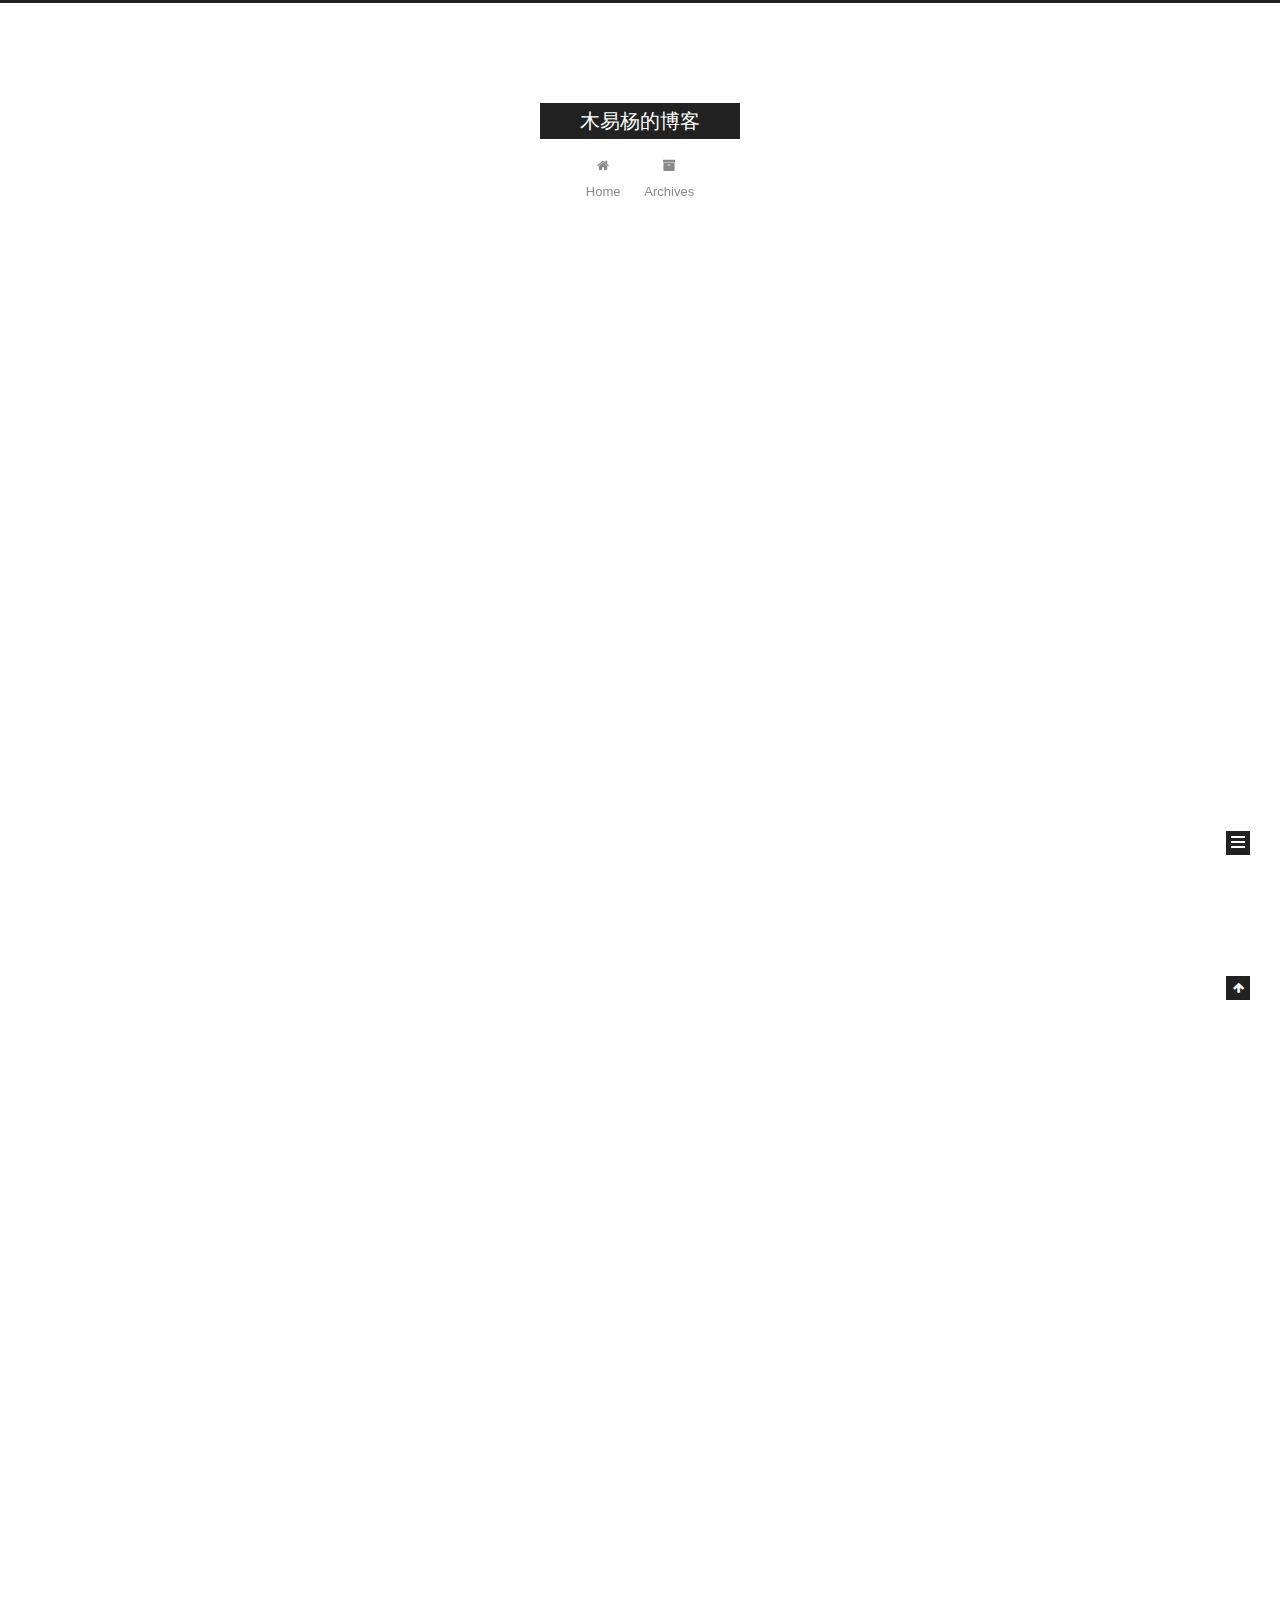
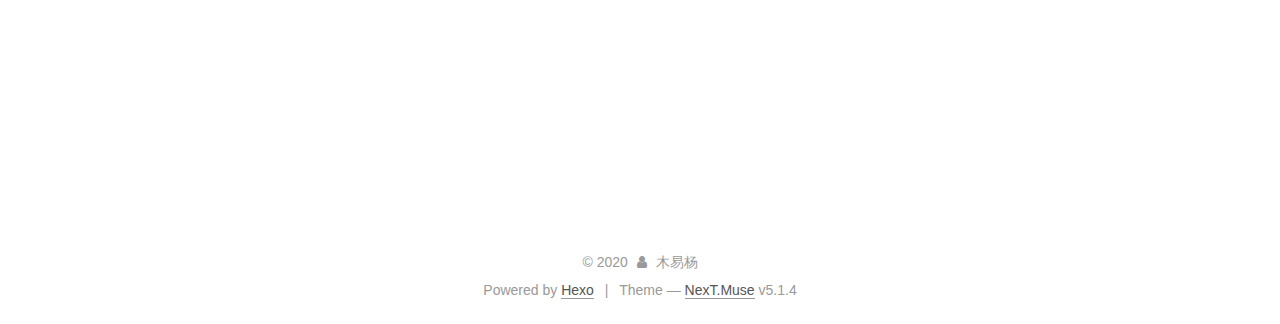
==== commit 2a58a72c: "Site updated: 2020-01-03 11:24:47" ====
--- a/index.html
+++ b/index.html
@@ -229,7 +229,7 @@
   
   
   <div class="post-block">
-    <link itemprop="mainEntityOfPage" href="http://yoursite.com/2020/01/03/hello-world/">
+    <link itemprop="mainEntityOfPage" href="http://yoursite.com/2020/01/03/%E5%85%B3%E4%BA%8EOAuth2-0%E4%BD%A0%E8%A6%81%E7%9F%A5%E9%81%93%E7%9A%84%E4%BA%8B%E6%83%85/">
 
     <span hidden itemprop="author" itemscope itemtype="http://schema.org/Person">
       <meta itemprop="name" content="木易杨">
@@ -248,7 +248,7 @@
         
           <h1 class="post-title" itemprop="name headline">
                 
-                <a class="post-title-link" href="/2020/01/03/hello-world/" itemprop="url">Hello World</a></h1>
+                <a class="post-title-link" href="/2020/01/03/%E5%85%B3%E4%BA%8EOAuth2-0%E4%BD%A0%E8%A6%81%E7%9F%A5%E9%81%93%E7%9A%84%E4%BA%8B%E6%83%85/" itemprop="url">关于OAuth2.0你要知道的事情</a></h1>
         
 
         <div class="post-meta">
@@ -260,7 +260,7 @@
               
                 <span class="post-meta-item-text">Posted on</span>
               
-              <time title="Post created" itemprop="dateCreated datePublished" datetime="2020-01-03T09:54:34+08:00">
+              <time title="Post created" itemprop="dateCreated datePublished" datetime="2020-01-03T10:38:16+08:00">
                 2020-01-03
               </time>
             
@@ -300,19 +300,49 @@
       
         
           
-            <p>Welcome to <a href="https://hexo.io/" target="_blank" rel="noopener">Hexo</a>! This is your very first post. Check <a href="https://hexo.io/docs/" target="_blank" rel="noopener">documentation</a> for more info. If you get any problems when using Hexo, you can find the answer in <a href="https://hexo.io/docs/troubleshooting.html" target="_blank" rel="noopener">troubleshooting</a> or you can ask me on <a href="https://github.com/hexojs/hexo/issues" target="_blank" rel="noopener">GitHub</a>.</p>
-<h2 id="Quick-Start"><a href="#Quick-Start" class="headerlink" title="Quick Start"></a>Quick Start</h2><h3 id="Create-a-new-post"><a href="#Create-a-new-post" class="headerlink" title="Create a new post"></a>Create a new post</h3><figure class="highlight bash"><table><tr><td class="gutter"><pre><span class="line">1</span><br></pre></td><td class="code"><pre><span class="line">$ hexo new <span class="string">"My New Post"</span></span><br></pre></td></tr></table></figure>
-
-<p>More info: <a href="https://hexo.io/docs/writing.html" target="_blank" rel="noopener">Writing</a></p>
-<h3 id="Run-server"><a href="#Run-server" class="headerlink" title="Run server"></a>Run server</h3><figure class="highlight bash"><table><tr><td class="gutter"><pre><span class="line">1</span><br></pre></td><td class="code"><pre><span class="line">$ hexo server</span><br></pre></td></tr></table></figure>
-
-<p>More info: <a href="https://hexo.io/docs/server.html" target="_blank" rel="noopener">Server</a></p>
-<h3 id="Generate-static-files"><a href="#Generate-static-files" class="headerlink" title="Generate static files"></a>Generate static files</h3><figure class="highlight bash"><table><tr><td class="gutter"><pre><span class="line">1</span><br></pre></td><td class="code"><pre><span class="line">$ hexo generate</span><br></pre></td></tr></table></figure>
-
-<p>More info: <a href="https://hexo.io/docs/generating.html" target="_blank" rel="noopener">Generating</a></p>
-<h3 id="Deploy-to-remote-sites"><a href="#Deploy-to-remote-sites" class="headerlink" title="Deploy to remote sites"></a>Deploy to remote sites</h3><figure class="highlight bash"><table><tr><td class="gutter"><pre><span class="line">1</span><br></pre></td><td class="code"><pre><span class="line">$ hexo deploy</span><br></pre></td></tr></table></figure>
-
-<p>More info: <a href="https://hexo.io/docs/one-command-deployment.html" target="_blank" rel="noopener">Deployment</a></p>
+            <p>#OAuth2.0</p>
+<img src="https://upload.wikimedia.org/wikipedia/commons/thumb/d/d2/Oauth_logo.svg/360px-Oauth_logo.svg.png" alt="typora.jpg" style="zoom:80%;" />
+
+<p>##简介</p>
+<blockquote>
+<p><a href="http://en.wikipedia.org/wiki/OAuth" target="_blank" rel="noopener">OAuth</a>是一个关于授权（authorization）的开放网络标准，在全世界得到广泛应用，目前的版本是2.0。主要用来解决用户授权及安全性的问题</p>
+</blockquote>
+<p>##名词解释</p>
+<ol>
+<li><p>Third-party application: 第三方应用，即需要用户授权的应用程序。</p>
+</li>
+<li><p>HTTP service： HTTP服务提供商，即存放用户资源的服务商家。</p>
+</li>
+<li><p>Resource Owner: 资源所有者。</p>
+</li>
+<li><p>User agent： 用户代理，一般就是浏览器。</p>
+</li>
+<li><p>Authorization server： 认证服务器，服务厂商用来处理认证的服务器。</p>
+</li>
+<li><p>Resource server： 资源服务器，存放资源的服务器。</p>
+</li>
+</ol>
+<p>##Oauth2.0运行流程</p>
+<p><img src="https://www.ruanyifeng.com/blogimg/asset/2014/bg2014051203.png" alt="typora.jpg"></p>
+<p>   (A）用户打开客户端以后，客户端要求用户给予授权。</p>
+<p>（B）用户同意给予客户端授权。</p>
+<p>（C）客户端使用上一步获得的授权，向认证服务器申请令牌。</p>
+<p>（D）认证服务器对客户端进行认证以后，确认无误，同意发放令牌。</p>
+<p>（E）客户端使用令牌，向资源服务器申请获取资源。</p>
+<p>（F）资源服务器确认令牌无误，同意向客户端开放资源。</p>
+<p>##客户端的授权模式</p>
+<p>在上面的授权访问资源步骤之中，怎么给客户授权是关键，OAuth2.0定义了四种授权方式。</p>
+<ul>
+<li><p>授权码模式：指的是第三方应用先申请一个授权码，然后再用该码获取令牌。</p>
+</li>
+<li><p>隐藏式： 纯we b前端应用，允许直接向前端颁发令牌。</p>
+</li>
+<li><p>密码式：允许用户把用户名和密码，直接告诉该应用。该应用就使用你的密码，申请令牌，这种方式称为”密码式”。</p>
+</li>
+<li><p>凭证式：适用于没有前端的命令行应用，即在命令行下请求令牌。</p>
+<p>以上就是OAuth2.0的大致流程及关键步骤，详情见 <a href="https://www.ruanyifeng.com/blog/2014/05/oauth_2_0.html" target="_blank" rel="noopener">阮一峰博客</a>    </p>
+</li>
+</ul>
 
           
         
@@ -403,6 +433,15 @@
             
 
             
+              
+              
+              <div class="site-state-item site-state-tags">
+                
+                  <span class="site-state-item-count">1</span>
+                  <span class="site-state-item-name">tags</span>
+                
+              </div>
+            
 
           </nav>
 
--- a/css/main.css
+++ b/css/main.css
@@ -1822,7 +1822,7 @@
   width: 4px;
   height: 4px;
   border-radius: 50%;
-  background: #b5aa1a;
+  background: #ffa2b4;
 }
 .links-of-blogroll {
   font-size: 13px;
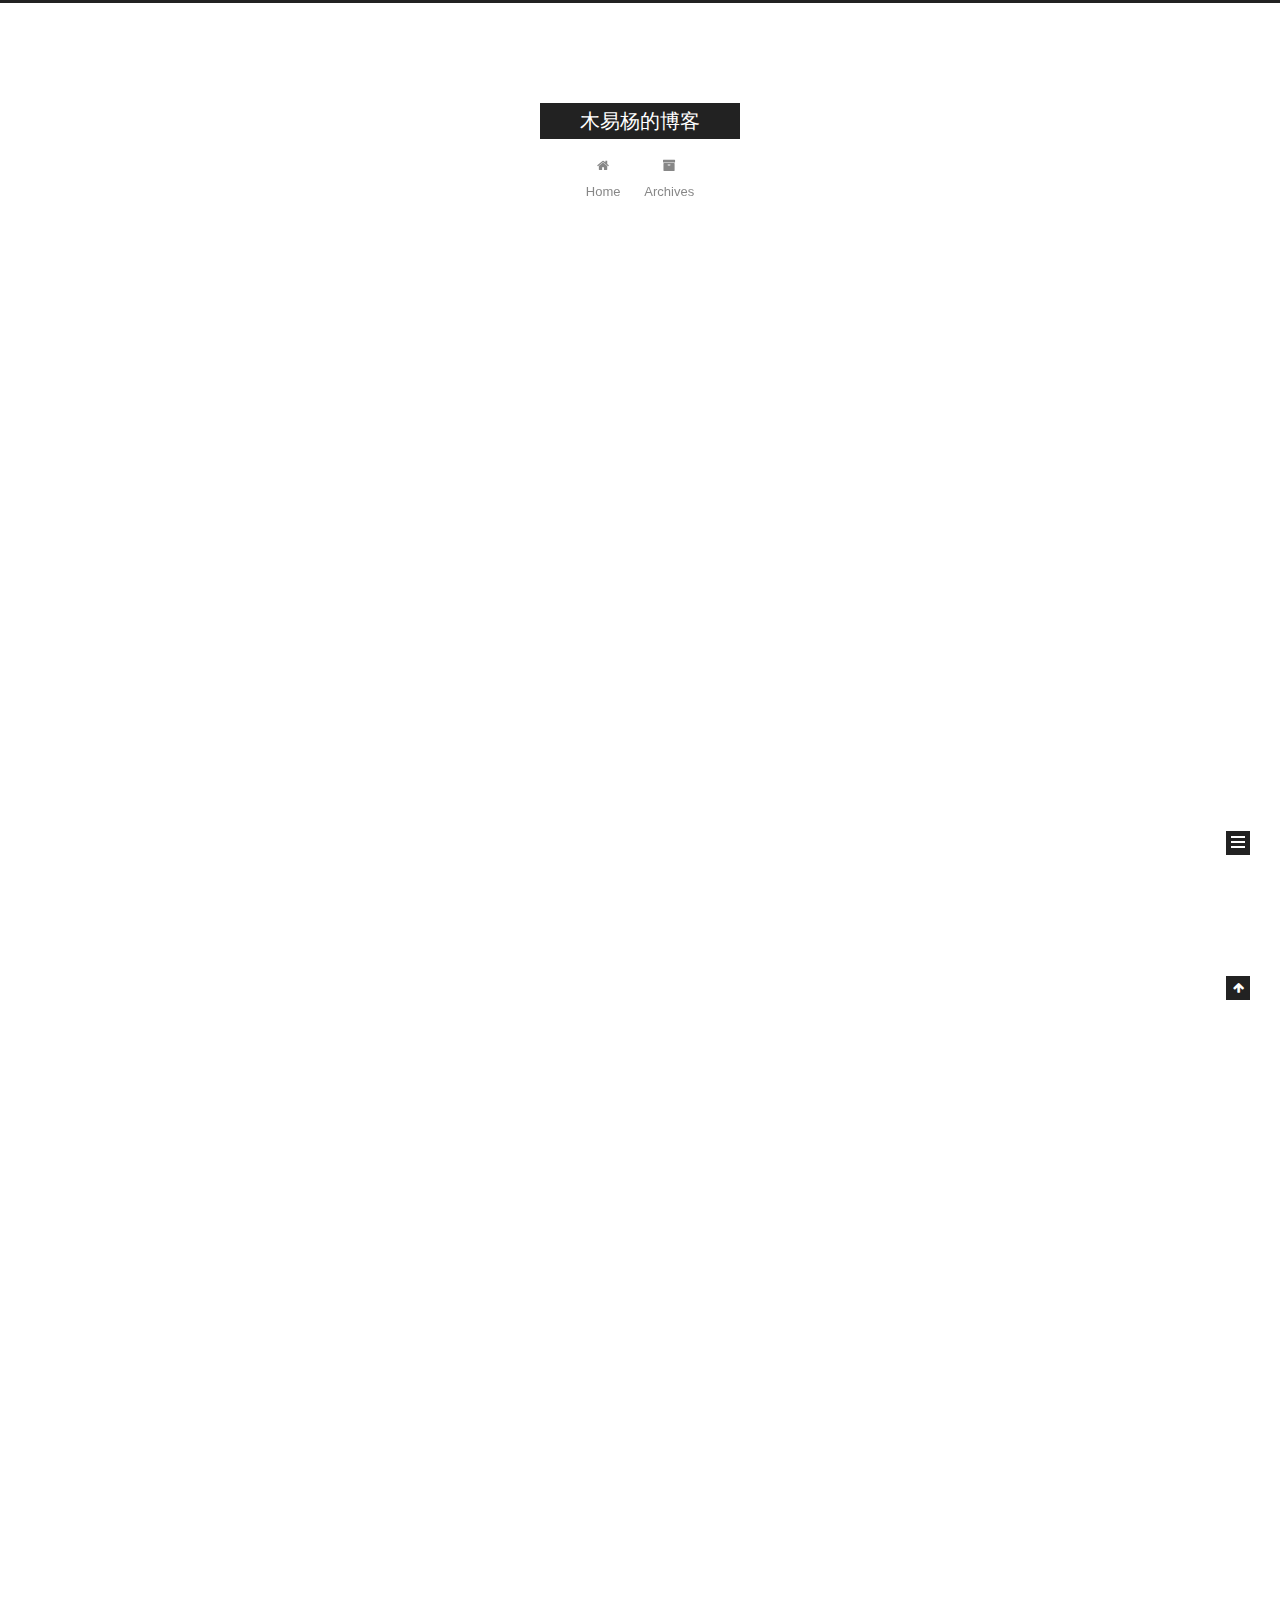
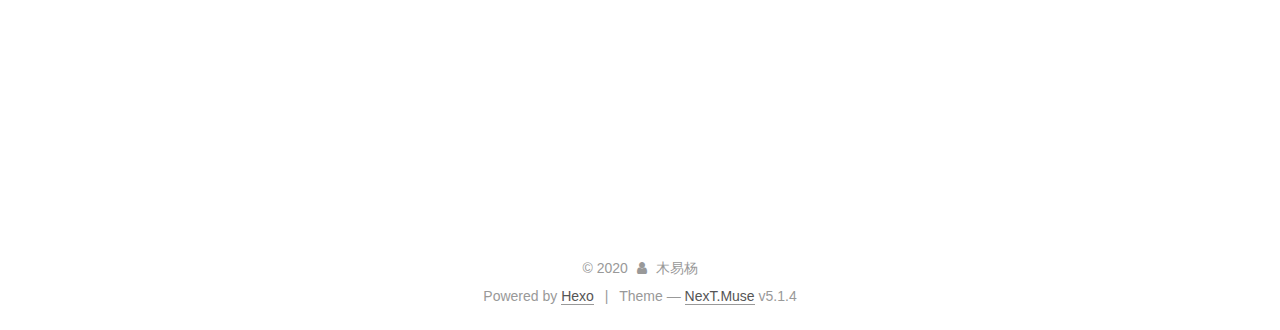
==== commit 71c5295f: "Site updated: 2020-01-03 11:28:43" ====
--- a/index.html
+++ b/index.html
@@ -300,11 +300,9 @@
       
         
           
-            <p>#OAuth2.0</p>
-<img src="https://upload.wikimedia.org/wikipedia/commons/thumb/d/d2/Oauth_logo.svg/360px-Oauth_logo.svg.png" alt="typora.jpg" style="zoom:80%;" />
-
-<p>##简介</p>
-<blockquote>
+            <h1 id="OAuth2-0"><a href="#OAuth2-0" class="headerlink" title="OAuth2.0"></a>OAuth2.0</h1><img src="https://upload.wikimedia.org/wikipedia/commons/thumb/d/d2/Oauth_logo.svg/360px-Oauth_logo.svg.png" alt="typora.jpg" style="zoom:80%;" />
+
+<h2 id="简介"><a href="#简介" class="headerlink" title="简介"></a>简介</h2><blockquote>
 <p><a href="http://en.wikipedia.org/wiki/OAuth" target="_blank" rel="noopener">OAuth</a>是一个关于授权（authorization）的开放网络标准，在全世界得到广泛应用，目前的版本是2.0。主要用来解决用户授权及安全性的问题</p>
 </blockquote>
 <p>##名词解释</p>
@@ -322,16 +320,14 @@
 <li><p>Resource server： 资源服务器，存放资源的服务器。</p>
 </li>
 </ol>
-<p>##Oauth2.0运行流程</p>
-<p><img src="https://www.ruanyifeng.com/blogimg/asset/2014/bg2014051203.png" alt="typora.jpg"></p>
+<h2 id="Oauth2-0运行流程"><a href="#Oauth2-0运行流程" class="headerlink" title="Oauth2.0运行流程"></a>Oauth2.0运行流程</h2><p><img src="https://www.ruanyifeng.com/blogimg/asset/2014/bg2014051203.png" alt="typora.jpg"></p>
 <p>   (A）用户打开客户端以后，客户端要求用户给予授权。</p>
 <p>（B）用户同意给予客户端授权。</p>
 <p>（C）客户端使用上一步获得的授权，向认证服务器申请令牌。</p>
 <p>（D）认证服务器对客户端进行认证以后，确认无误，同意发放令牌。</p>
 <p>（E）客户端使用令牌，向资源服务器申请获取资源。</p>
 <p>（F）资源服务器确认令牌无误，同意向客户端开放资源。</p>
-<p>##客户端的授权模式</p>
-<p>在上面的授权访问资源步骤之中，怎么给客户授权是关键，OAuth2.0定义了四种授权方式。</p>
+<h2 id="客户端的授权模式"><a href="#客户端的授权模式" class="headerlink" title="客户端的授权模式"></a>客户端的授权模式</h2><p>在上面的授权访问资源步骤之中，怎么给客户授权是关键，OAuth2.0定义了四种授权方式。</p>
 <ul>
 <li><p>授权码模式：指的是第三方应用先申请一个授权码，然后再用该码获取令牌。</p>
 </li>
--- a/css/main.css
+++ b/css/main.css
@@ -1822,7 +1822,7 @@
   width: 4px;
   height: 4px;
   border-radius: 50%;
-  background: #ffa2b4;
+  background: #bd3965;
 }
 .links-of-blogroll {
   font-size: 13px;
